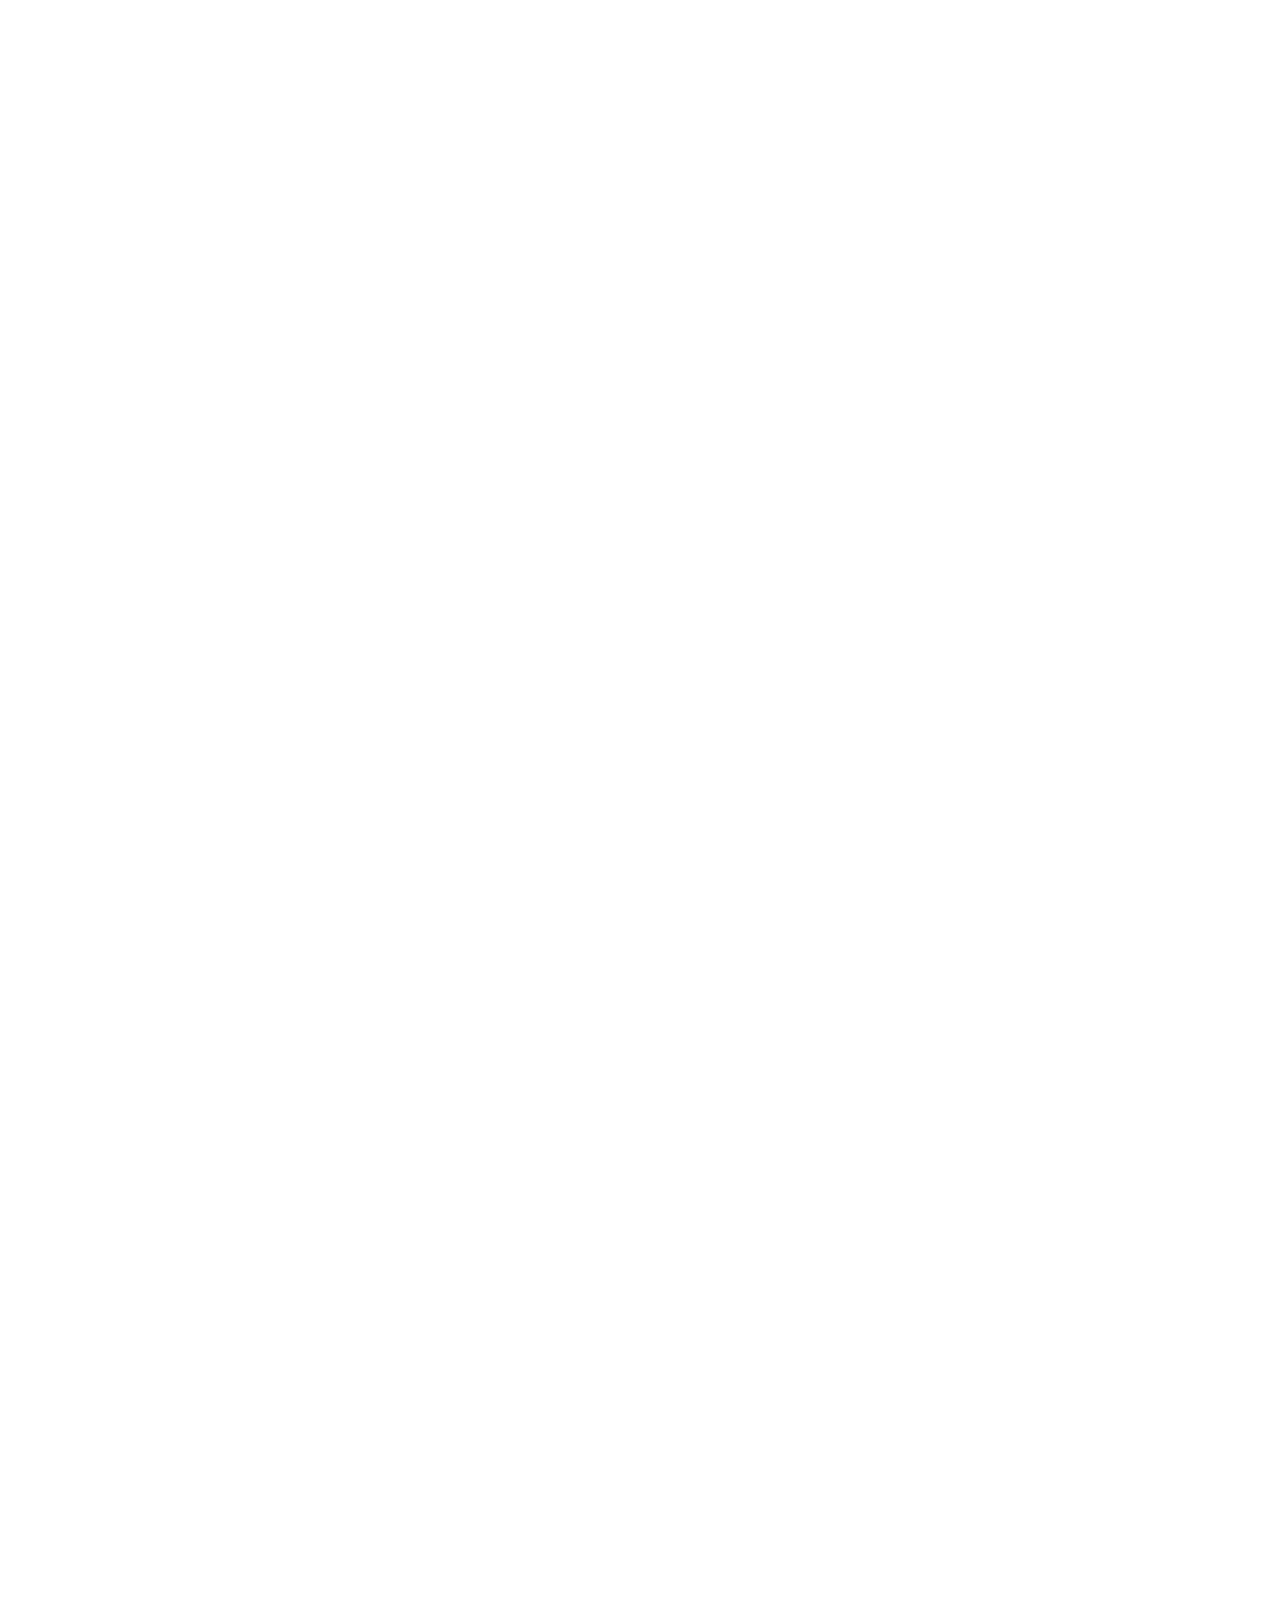
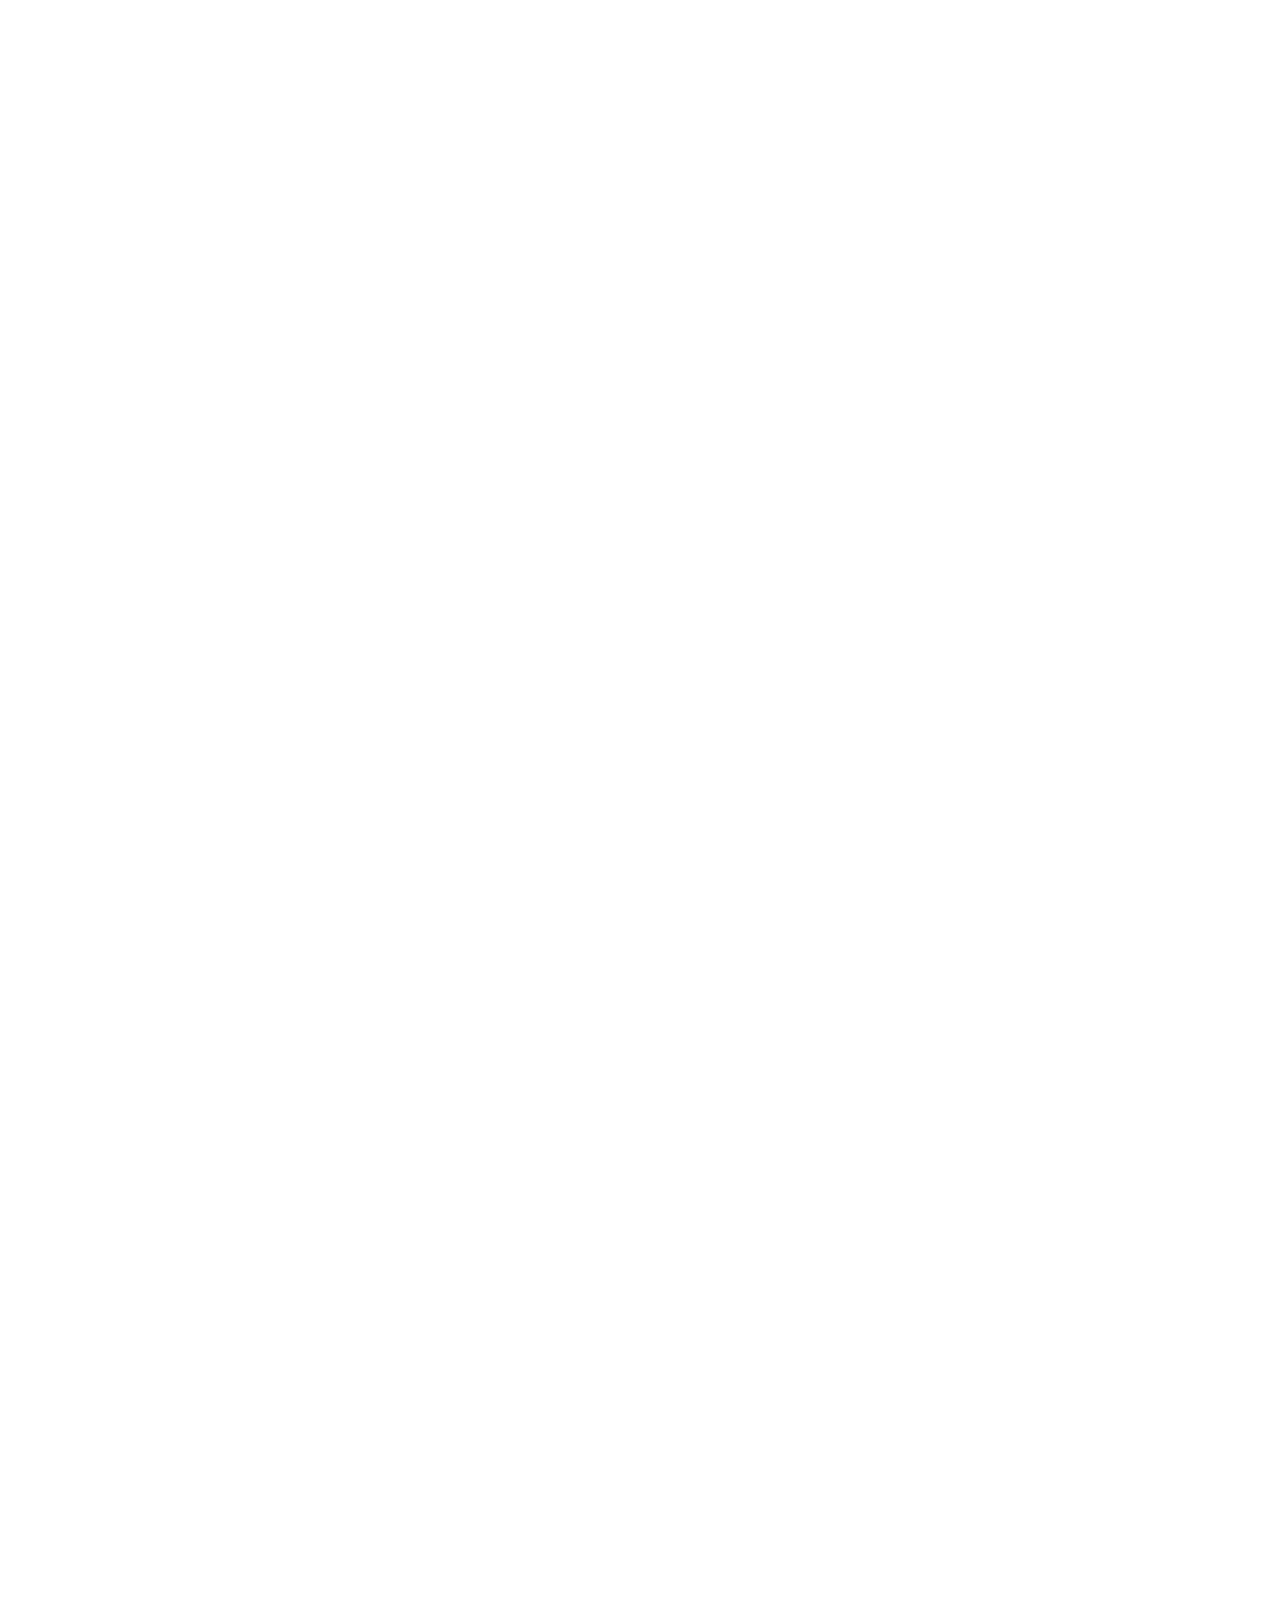
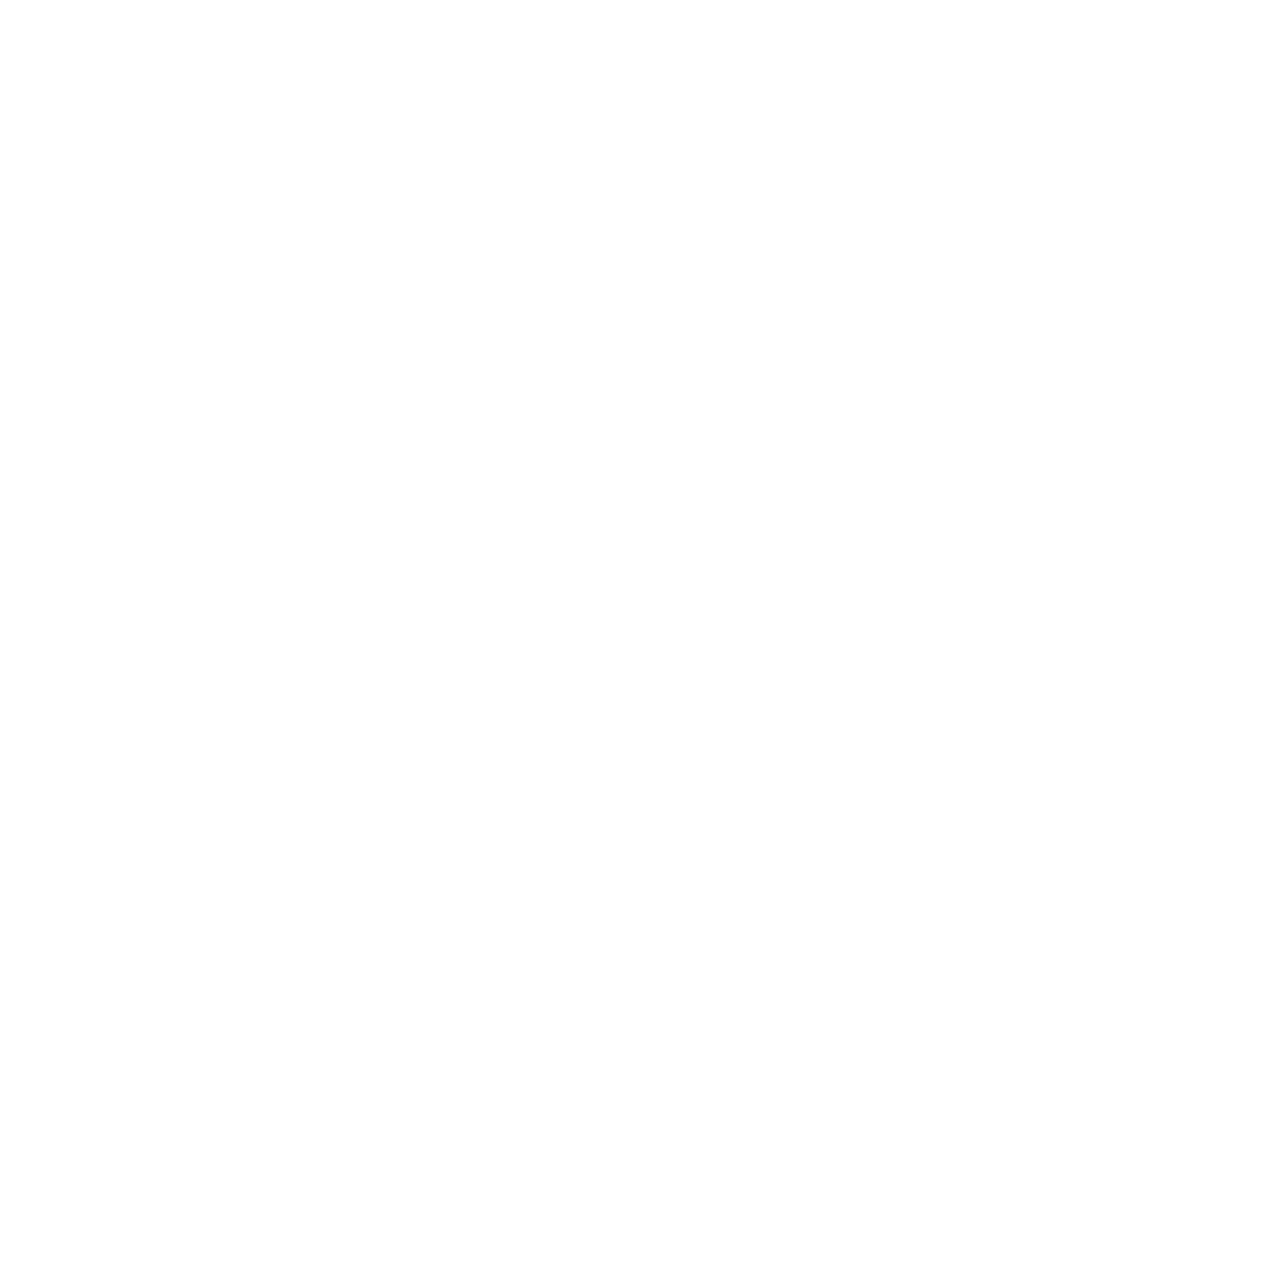
==== fylo.html @ 77c0db0e "Update fylo.html" ====
<!DOCTYPE html>
<html lang="en">
<head>
    <meta charset="UTF-8">
    <meta name="viewport" content="width=device-width, initial-scale=1.0">
    <title>Prathyush_s</title>
    <script src="https://code.jquery.com/jquery-3.5.1.slim.min.js" integrity="sha384-DfXdz2htPH0lsSSs5nCTpuj/zy4C+OGpamoFVy38MVBnE+IbbVYUew+OrCXaRkfj" crossorigin="anonymous"></script>
    <script src="https://cdn.jsdelivr.net/npm/popper.js@1.16.1/dist/umd/popper.min.js" integrity="sha384-9/reFTGAW83EW2RDu2S0VKaIzap3H66lZH81PoYlFhbGU+6BZp6G7niu735Sk7lN" crossorigin="anonymous"></script>
    <script src="https://stackpath.bootstrapcdn.com/bootstrap/4.5.2/js/bootstrap.min.js" integrity="sha384-B4gt1jrGC7Jh4AgTPSdUtOBvfO8shuf57BaghqFfPlYxofvL8/KUEfYiJOMMV+rV" crossorigin="anonymous"></script>
    <link rel="shortcut icon" href="./favicon.ico"/>
    <link href="https://cdnjs.cloudflare.com/ajax/libs/font-awesome/5.13.0/css/all.min.css" rel="stylesheet">
    <link rel="stylesheet" href="style.css" type="text/css">    
    <link rel="stylesheet" href="https://stackpath.bootstrapcdn.com/bootstrap/4.3.1/css/bootstrap.min.css">    
    <link rel="preconnect" href="https://fonts.gstatic.com">
    <link rel="preconnect" href="https://fonts.gstatic.com">
    <link rel="preconnect" href="https://fonts.gstatic.com">
    <link href="https://fonts.googleapis.com/css2?family=DM+Sans&family=Josefin+Sans&family=Maven+Pro&family=Montserrat+Alternates&family=Raleway:wght@500&family=Reggae+One&family=Shadows+Into+Light&display=swap" rel="stylesheet">
</head>
<body>    
        <!--Here's a personal project I took up for myself to play around with HTML5, CSS, Bootstrap4, coupled together to build a Dynamic web page(Compatible to every device - xs, sm, md, lg). All the content in it may not provide you any authentic sense or have anything functioning in the back-end, because it is merely focused towards front-end designing, as intended to be.-->
        <div id="loading" class="loading-container d-flex flex-column justify-content-center text-center">
            <div class="content-container container d-block d-md-none">
                <div class="row">
                    <div class="loading-percentage-container col-12">
                        <p id="loadingPercentage" class="loading-percentage">Test</p>
                    </div>
                    <div class="ps-name-container col-12">
                        <p class="ps-name">
                            <span class="p">P</span><span class="p-rest rest-name">rathyush</span>
                        </p>
                        <p class="ps-name">
                            <span class="s">S</span><span class="s-rest rest-name">unny</span>
                        </p>
                    </div>
                    <hr/>
                    <div class="profession-container col-md-4 col-12">
                        <p class="uiux profession d-inline">UI Designer</p>
                    </div>
                    <div class="profession-container col-md-4 col-12">
                        <p class="front profession d-inline">Frontend Developer</p>
                    </div>
                    <div class="profession-container col-md-4 col-12">
                        <p class="back profession d-inline">Content Creator</p>
                    </div>
                </div>
            </div>
            <div class="content-container container d-none d-md-block">                
                <div class="row">
                    <div class="ps-name-container col-12">
                        <p class="ps-name-md">
                            <span class="p-md">P</span><span class="p-rest rest-name">rathyush</span>
                        </p>
                        <p class="ps-name-md">
                            <span class="s-md">S</span><span class="s-rest rest-name">unny</span>
                        </p> 
                    </div>
                    <br/>
                    <div class="profession-container col-md-4 col-12">
                        <p class="uiux profession d-inline">UI Designer</p>
                    </div>
                    <div class="profession-container col-md-4 col-12">
                        <p class="front profession-md d-inline">Frontend Developer</p>
                    </div>
                    <div class="profession-container col-md-4 col-12">
                        <p class="back profession-md d-inline">Content Creator</p>
                    </div>
                </div>
            </div>
        </div>
        <div class="ajskdnasjd" id="mainContent">           
            <div class="container-fluid navbar-div mb-md-5">
                <div class="navbar-section">                    
                    <nav class="navbar nv navbar-expand-lg navbar-light fixed-top">
                        <div class="nav-logo-container"><a href="#home"><span class="nav-logo">PS</span></a></div>
                        <div class="hamburger d-flex flex-column">
                            <div id="hamburger" class="lines">
                                <div id="hamburgerLine" class="line1"></div>
                                <div id="hamburgerLine" class="line2"></div>
                                <div id="hamburgerLine" class="line3"></div>
                            </div>
                        </div>
                        <div class="nav-links-container" id="navbarNavAltMarkup">
                            <div class="nav-links ml-auto d-flex">
                                <a class="nav-item nv-item nav-link" href="#home">Home<span class="sr-only">(current)</span></a>
                                <a class="nav-item nv-item nav-link" href="#about">About me</a>
                                <a class="nav-item nv-item nav-link" href="#skills">My skills</a>
                                <a class="nav-item nv-item nav-link" href="#projects">Projects</a>
                                <a class="nav-item nv-item nav-link" href="#services">Services</a>
                                <a class="nav-item nv-item nav-link" href="#testimonials">Testimonials</a>
                            </div>
                        </div>
                    </nav>
                </div>
            </div>        
            <nav id="navbar" class="main-content">
                <div id="navGradient" class="nav-gradient d-flex flex-column justify-content-center">
                    <div id="navLinksSmall" class="nav-links-small d-flex flex-column">
                        <a id="navLink" class="nav-item nv-item nav-link-small" href="#home">Home<span class="sr-only">(current)</span></a>
                        <a id="navLink" class="nav-item nv-item nav-link-small" href="#about">About me</a>
                        <a id="navLink" class="nav-item nv-item nav-link-small" href="#skills">My skills</a>
                        <a id="navLink" class="nav-item nv-item nav-link-small" href="#projects">Projects</a>
                        <a id="navLink" class="nav-item nv-item nav-link-small" href="#services">Services</a>
                        <a id="navLink" class="nav-item nv-item nav-link-small" href="#testimonials">Testimonials</a>             
                    </div>
                </div>
            </nav>        
            <div id="sectionSlider" class="section-slider">
                <div id="sectionNames" class="section-names">
                    <div id="option_1" class="webdev-option option-container">
                        <p class="section-name webdev">web-development</p>
                    </div>                    
                    <div id="option_2" class="music-option option-container">
                        <p class="section-name music">Music</p>
                    </div>                    
                </div>
                <i class="fas fa-caret-square-down section-slider-button" id="sectionSliderButton"></i>
            </div>
            <div class="home-page-container d-flex flex-column justify-content-center" id="home">            
                <div class="container-fluid home-page">
                    <div class="row d-flex home-page-row">
                        <div class="col-12 col-md-6 order-md-1 order-lg-1 d-block d-md-none myself-image mt-5 mb-3">
                            <img class="myself-image-png" src="https://cdn.iconscout.com/icon/free/png-256/developer-2309906-1943816.png" />
                        </div>
                        <div class="col-12 col-md-6 order-md-1 order-lg-1 d-none d-md-block mt-5 mb-3">
                            <div class="">
                                <img class="myself-image-png-2" src="https://cdn.iconscout.com/icon/free/png-256/developer-2309906-1943816.png" />
                            </div>
                        </div>
                        <div class="home-intro-div col-12 col-md-6 order-md-0 order-lg-0">
                            <div class="">
                                <h2 class="myself-heading">Hello there! <span class=""><br />I am</span> <br /><span class="prathyush">K S S Prathyush</span>
                            </div>
                            <div class="about mt-3">
                                <p class="about-paragraph">< A Frontend Web-Developer /></p>
                                <ul class="about-paragraph-list">
                                    <li>I develop responsive frontend webpages.</li>
                                    <li>Primarily focussed towards UI development.</li>
                                    <li>Compatible to almost any device.</li>
                                </ul>
                            </div>
                            <div class="contact-me mt-3">
                                <a href="#projects"><button class="contact-me-button mb-4" onclick=>My works</button></a>
                            </div>
                        </div>
                    </div>
                </div>
            </div>  
            <div class="p-3 pt-5 about-me-container" id="about">
                <div class="container-fluid">
                    <div class="row d-flex">
                        <div class="col-md-6 d-none d-md-block order-md-0">
                            <img class="my-picture mt-3" src="https://i.ibb.co/3Nmtjn6/my-picture.jpg" />
                        </div>
                        <div class="brief-intro-div col-xs-12 col-md-6 d-flex flex-column">
                            <h5 class="category-heading">Facts</h5>
                            <h1 class="main-heading">About me</h1>
                            <img class="my-picture shadow-lg d-md-none" src="https://i.ibb.co/3Nmtjn6/my-picture.jpg" />
                            <p class="about-paragraph">
                                &nbsp;&nbsp;&nbsp;&nbsp;&nbsp;My name is <span class="bold color">K S S PRATHYUSH</span> and I'm 23 years old from India. I'm presently working on front-end web-development.
                                The motive is to create some Really beautiful web pages using <span class="bold color">HTML, CSS & JavaScript</span>, being all the skills I gained so far.
                                I'm a fresher till date and actively looking for opportunities to grow professionally.
                            </p>
                            <p class="about-paragraph">
                                &nbsp;&nbsp;&nbsp;&nbsp;&nbsp;I'm a dedicated person in a family of four and life
                                for me has always been about exploring new cum different things & facing new challenges.                       
                            </p>
                            <p class="about-paragraph">
                                &nbsp;&nbsp;&nbsp;&nbsp;&nbsp;Speaking a little about the <span class="bold">Miscellaneous activities</span> I indulge myself in apart from
                                web-development are, I love to <span class="bold color">make friends</span> over the internet
                                & I'm very much <span class="bold color">into music</span>. I listen to & make music in my free time. In fact, I have
                                my own youtube channel if you wish to check that out(<a class="bold color2 yt-link" href="https://www.youtube.com/user/prathyushsunny/" target="_blank">Prathyush_s</a>).
                            </p>
                        </div>
                    </div>
                </div>
            </div>
            <div class="p-2 pt-5 pb-5 my-skills-container" id="skills">
                <div class="container">
                    <div class="row">
                        <div class="category-heading-div col-12 mb-3">
                            <h5 class="category-heading">My skills</h5>
                        </div>
                        <div class="col-12">
                            <h1 class="main-heading mb-3">What I know</h1>
                        </div>
                        <div class="col-6 col-md-3">
                            <div class="skills-card-container shadow text-center mb-3">
                                <img class="skill-image" src="https://d1tgh8fmlzexmh.cloudfront.net/ccbp-responsive-website/portfolio-skills-html-img.png" />
                                <h5 class="skill-name">HTML</h5>
                            </div>
                        </div>
                        <div class="col-6 col-md-3">
                            <div class="skills-card-container shadow-lg text-center">
                                <img class="skill-image" src="https://d1tgh8fmlzexmh.cloudfront.net/ccbp-responsive-website/portfolio-skills-css-img.png" />
                                <h5 class="skill-name">CSS</h5>
                            </div>
                        </div>
                        <div class="col-6 col-md-3">
                            <div class="skills-card-container shadow-lg text-center">
                                <img class="skill-image" src="https://d1tgh8fmlzexmh.cloudfront.net/ccbp-responsive-website/portfolio-skills-bootstrap-img.png" />
                                <h5 class="skill-name">Bootstrap</h5>
                            </div>
                        </div>
                        <div class="col-6 col-md-3">
                            <div class="skills-card-container shadow text-center">
                                <img class="skill-image" src="https://d1tgh8fmlzexmh.cloudfront.net/ccbp-responsive-website/portfolio-skills-js-img.png" />
                                <h5 class="skill-name">JS</h5>
                            </div>
                        </div>
                    </div>
                </div>
            </div>
            <div class="p-4 pt-5 projects-done-container" id="projects">
                <div class="container">
                    <svg class="d-none"></svg>
                    <div class="row">
                        <div class="col-12">
                            <h5 class="category-heading">My projects</h5>
                            <a href="./calc.html" class="test" target="blank">calc_app</a>
                            <a href="./fylo.html" class="test" target="blank">Fylo</a>
                        </div>
                        <div class="col-12">
                            <h1 class="main-heading">Hands-on</h1>
                            <div class="d-flex flex-row justify-content-end mb-3">
                                <p style="font-size: 12px; color: #9aa5b1; text-decoration: italic;">(Nothing to see internally, yet)</p>
                            </div>
                        </div>
                        <div class="col-12 col-md-6">
                            <div class="project-card shadow-lg mb-4">
                                <img class="project-image" src="https://d1tgh8fmlzexmh.cloudfront.net/ccbp-responsive-website/portfolio-project-1-img.png" alt="" />
                                <div class="project-details p-4">
                                    <p class="technology-tag">Web design</p>
                                    <h3 class="project-title">Royal Grand Hotel</h3>
                                    <p class="project-brief-description">
                                        Royal Grand Hotel is a simple Static Website. We can
                                        use this layout for building the other websites..
                                    </p>
                                    <p class="read-more">
                                        Read More <i class="arrow fas fa-arrow-right"></i>
                                    </p>
                                    <a href="#"></a>
                                </div>
                            </div>
                        </div>
                        <div class="col-12 col-md-6">
                            <div class="project-card shadow-lg">
                                <img class="project-image" src="https://d1tgh8fmlzexmh.cloudfront.net/ccbp-responsive-website/portfolio-project-2-img.png" alt="" />
                                <div class="project-details p-4">
                                    <p class="technology-tag">Web design</p>
                                    <h3 class="project-title">Happy Meals</h3>
                                    <p class="project-brief-description">
                                        Happy Meals is the best-in-class food ordering
                                        page today. With interactive UI/UX and simple call to
                                        actions...
                                    </p>
                                    <p class="read-more">
                                        Read More <i class="arrow fas fa-arrow-right"></i>
                                    </p>
                                </div>
                            </div>
                        </div>
                    </div>
                </div>
            </div>
            <div class="services-container p-3 pt-5" id="services">
                <div class="container">
                    <div class="row">
                        <div class="col-12">
                            <h5 class="category-heading">Services</h5>
                        </div>
                        <div class="col-12">
                            <h1 class="main-heading mb-3">What I do...</h1>
                        </div>
                        <div class="col-12 col-md-6">
                            <div class="service-card p-3 shadow mb-4">
                                <img class="service-image mb-2" src="https://d1tgh8fmlzexmh.cloudfront.net/ccbp-responsive-website/portfolio-web-design-img.png" />
                                <p class="service-card-title">Static Websites</p>
                                <p class="service-description">
                                    A Static Website contains web-pages with fixed content.
                                    Each page is developed using HTML and CSS and displays the same
                                    information to every visitor.
                                </p>
                            </div>
                        </div>
                        <div class="col-12 col-md-6">
                            <div class="service-card p-3 shadow mb-4">
                                <img class="service-image mb-2" src="https://d1tgh8fmlzexmh.cloudfront.net/ccbp-responsive-website/portfolio-web-development-img.png" />
                                <p class="service-card-title">Responsive Web design</p>
                                <p class="service-description">
                                    Responsive Web design is the approach that suggests
                                    that design and development should respond to the user's behaviour
                                    and environment based on screen size, platform and orientation.
                                    The name "Responsive" comes due to the behaviour of the web page itself.
                                </p>
                            </div>
                        </div>
                        <div class="col-12 col-md-6">
                            <div class="service-card p-3 shadow mb-4">
                                <img class="service-image mb-2" src="https://d1tgh8fmlzexmh.cloudfront.net/ccbp-responsive-website/portfolio-customize-img.png" />
                                <p class="service-card-title">Customizable Layouts</p>
                                <p class="service-description">
                                    Customizable sites are templates with set layouts. You may be
                                    able to change photos and colors, but your site will look similar tomany other
                                    sites due to the template.
                                </p>
                            </div>
                        </div>
                    </div>
                </div>
            </div>
            <div class="progress-container p-4 pt-5">
                <div class="container">
                    <div class="row">
                        <div class="col-4">
                            <div class="progress-category d-flex flex-column justify-content-center">
                                <svg xmlns="http://www.w3.org/2000/svg" fill="currentColor" class="service-icon bi bi-hand-thumbs-up" viewBox="0 0 16 16">
                                    <path d="M8.864.046C7.908-.193 7.02.53 6.956 1.466c-.072 1.051-.23 2.016-.428 2.59-.125.36-.479 1.013-1.04 1.639-.557.623-1.282 1.178-2.131 1.41C2.685 7.288 2 7.87 2 8.72v4.001c0 .845.682 1.464 1.448 1.545 1.07.114 1.564.415 2.068.723l.048.03c.272.165.578.348.97.484.397.136.861.217 1.466.217h3.5c.937 0 1.599-.477 1.934-1.064a1.86 1.86 0 0 0 .254-.912c0-.152-.023-.312-.077-.464.201-.263.38-.578.488-.901.11-.33.172-.762.004-1.149.069-.13.12-.269.159-.403.077-.27.113-.568.113-.857 0-.288-.036-.585-.113-.856a2.144 2.144 0 0 0-.138-.362 1.9 1.9 0 0 0 .234-1.734c-.206-.592-.682-1.1-1.2-1.272-.847-.282-1.803-.276-2.516-.211a9.84 9.84 0 0 0-.443.05 9.365 9.365 0 0 0-.062-4.509A1.38 1.38 0 0 0 9.125.111L8.864.046zM11.5 14.721H8c-.51 0-.863-.069-1.14-.164-.281-.097-.506-.228-.776-.393l-.04-.024c-.555-.339-1.198-.731-2.49-.868-.333-.036-.554-.29-.554-.55V8.72c0-.254.226-.543.62-.65 1.095-.3 1.977-.996 2.614-1.708.635-.71 1.064-1.475 1.238-1.978.243-.7.407-1.768.482-2.85.025-.362.36-.594.667-.518l.262.066c.16.04.258.143.288.255a8.34 8.34 0 0 1-.145 4.725.5.5 0 0 0 .595.644l.003-.001.014-.003.058-.014a8.908 8.908 0 0 1 1.036-.157c.663-.06 1.457-.054 2.11.164.175.058.45.3.57.65.107.308.087.67-.266 1.022l-.353.353.353.354c.043.043.105.141.154.315.048.167.075.37.075.581 0 .212-.027.414-.075.582-.05.174-.111.272-.154.315l-.353.353.353.354c.047.047.109.177.005.488a2.224 2.224 0 0 1-.505.805l-.353.353.353.354c.006.005.041.05.041.17a.866.866 0 0 1-.121.416c-.165.288-.503.56-1.066.56z" />
                                </svg>
                                <hr />
                                <h3 class="service-label">10</h3>
                                <p class="">Projects Completed</p>
                            </div>
                        </div>
                        <div class="col-4">
                            <div class="progress-category d-flex flex-column justify-content-center">
                                <svg xmlns="http://www.w3.org/2000/svg" fill="currentColor" class="service-icon bi bi-file-earmark-code" viewBox="0 0 16 16">
                                    <path d="M14 4.5V14a2 2 0 0 1-2 2H4a2 2 0 0 1-2-2V2a2 2 0 0 1 2-2h5.5L14 4.5zm-3 0A1.5 1.5 0 0 1 9.5 3V1H4a1 1 0 0 0-1 1v12a1 1 0 0 0 1 1h8a1 1 0 0 0 1-1V4.5h-2z" />
                                    <path d="M8.646 6.646a.5.5 0 0 1 .708 0l2 2a.5.5 0 0 1 0 .708l-2 2a.5.5 0 0 1-.708-.708L10.293 9 8.646 7.354a.5.5 0 0 1 0-.708zm-1.292 0a.5.5 0 0 0-.708 0l-2 2a.5.5 0 0 0 0 .708l2 2a.5.5 0 0 0 .708-.708L5.707 9l1.647-1.646a.5.5 0 0 0 0-.708z" />
                                </svg>
                                <hr />
                                <h3 class="service-label">8,000+</h3>
                                <p class="">Lines of Code</p>
                            </div>
                        </div>
                        <div class="col-4">
                            <div class="progress-category d-flex flex-column justify-content-center">
                                <svg xmlns="http://www.w3.org/2000/svg" fill="currentColor" class="service-icon bi bi-clock-history" viewBox="0 0 16 16">
                                    <path d="M8.515 1.019A7 7 0 0 0 8 1V0a8 8 0 0 1 .589.022l-.074.997zm2.004.45a7.003 7.003 0 0 0-.985-.299l.219-.976c.383.086.76.2 1.126.342l-.36.933zm1.37.71a7.01 7.01 0 0 0-.439-.27l.493-.87a8.025 8.025 0 0 1 .979.654l-.615.789a6.996 6.996 0 0 0-.418-.302zm1.834 1.79a6.99 6.99 0 0 0-.653-.796l.724-.69c.27.285.52.59.747.91l-.818.576zm.744 1.352a7.08 7.08 0 0 0-.214-.468l.893-.45a7.976 7.976 0 0 1 .45 1.088l-.95.313a7.023 7.023 0 0 0-.179-.483zm.53 2.507a6.991 6.991 0 0 0-.1-1.025l.985-.17c.067.386.106.778.116 1.17l-1 .025zm-.131 1.538c.033-.17.06-.339.081-.51l.993.123a7.957 7.957 0 0 1-.23 1.155l-.964-.267c.046-.165.086-.332.12-.501zm-.952 2.379c.184-.29.346-.594.486-.908l.914.405c-.16.36-.345.706-.555 1.038l-.845-.535zm-.964 1.205c.122-.122.239-.248.35-.378l.758.653a8.073 8.073 0 0 1-.401.432l-.707-.707z" />
                                    <path d="M8 1a7 7 0 1 0 4.95 11.95l.707.707A8.001 8.001 0 1 1 8 0v1z" />
                                    <path d="M7.5 3a.5.5 0 0 1 .5.5v5.21l3.248 1.856a.5.5 0 0 1-.496.868l-3.5-2A.5.5 0 0 1 7 9V3.5a.5.5 0 0 1 .5-.5z" />
                                </svg>
                                <hr />
                                <h3 class="service-label">500+</h3>
                                <p class="">Hours of work</p>
                            </div>
                        </div>
                    </div>
                </div>
            </div>
            <div class="testimonials-container pt-5 pb-5 p-2" id="testimonials">
                <div class="container">
                    <div class="row">
                        <div class="category-heading-div col-12 mb-3">
                            <h5 class="category-heading">Testimonials</h5>
                        </div>
                        <div class="col-12">
                            <h1 class="main-heading mb-3">My members say</h1>
                        </div>
                        <div class="col-0 col-md-2">
                        </div>
                        <div class="corousel-container col-12 col-md-8">
                            <div id="carouselExampleControls" class="carousel slide" data-ride="carousel">
                                <div class="carousel-inner">
                                    <div class="carousel-item shadow text-center active pl-5 pr-5 pt-0">
                                        <img class="corousel-image mb-3" src="https://i.ibb.co/C13fq5c/image.png" />
                                        <div class="designation-div">
                                            <h4 class="client-name mb-3">Rohith bdr</h4>
                                        </div>
                                        <i class="d-flex quotes flex-row justify-content-start fas fa-quote-left ml-2"></i>
                                        <p class="corousel-sayings">
                                            Working with Prathyush has always been fun and two way.
                                            The outcome is solely based on the client's requirements and is
                                            executed perfectly, in time. He's the simplest to recommend
                                            over any other developers out there.
                                        </p>
                                        <div class="row stars-container d-flex flex-row justify-content-end">
                                            <i class="fas fa-star"></i> &nbsp;
                                            <i class="fas fa-star"></i> &nbsp;
                                            <i class="fas fa-star"></i> &nbsp;
                                            <i class="fas fa-star"></i> &nbsp;
                                            <i class="fas fa-star-half-alt"></i>
                                        </div>
                                    </div>
                                    <div class="carousel-item shadow text-center pl-5 pr-5 pt-0">
                                        <img class="corousel-image mb-3" src="https://i.ibb.co/c6WPHgd/image.png" />
                                        <div class="designation-div">
                                            <h4 class="client-name mb-3">K V Sai Pranav</h4>
                                        </div>
                                        <i class="d-flex quotes flex-row justify-content-start fas fa-quote-left ml-2"></i>
                                        <p class="corousel-sayings">
                                            I've worked with a lot of people in the past but
                                            always missed one thing, which is good interaction. Without good
                                            interaction there's never a satisfactory outcome. In case of Prathyush,
                                            I have to say that I prefer his work over anybody else till date.
                                        </p>
                                        <div class="row stars-container d-flex flex-row justify-content-end">
                                            <i class="fas fa-star"></i> &nbsp;
                                            <i class="fas fa-star"></i> &nbsp;
                                            <i class="fas fa-star"></i> &nbsp;
                                            <i class="fas fa-star"></i> &nbsp;
                                            <i class="fas fa-star"></i> &nbsp;
                                        </div>
                                    </div>
                                    <div class="carousel-item shadow text-center pl-5 pr-5 pt-0">
                                        <img class="corousel-image mb-3" src="https://i.ibb.co/Y8Sjrjt/image.png" />
                                        <div class="designation-div">
                                            <h4 class="client-name mb-3">K Ananda Rao</h4>
                                        </div>
                                        <i class="d-flex quotes flex-row justify-content-start fas fa-quote-left ml-2"></i>
                                        <p class="corousel-sayings">
                                            The requirements my project had mostly involved
                                            user-friendliness measures, for the ease of understandability to the ones using the end-product.
                                            And I got to say, I did take the right decision regarding whom to choose for this job to be done.
                                        </p>
                                        <div class="row stars-container d-flex flex-row justify-content-end">
                                            <i class="fas fa-star"></i> &nbsp;
                                            <i class="fas fa-star"></i> &nbsp;
                                            <i class="fas fa-star"></i> &nbsp;
                                            <i class="fas fa-star"></i> &nbsp;
                                            <i class="fas fa-star-half-alt"></i>
                                        </div>
                                    </div>
                                    <div class="col-0 col-md-2">
                                    </div>
                                    <a class="carousel-control-prev" href="#carouselExampleControls" role="button" data-slide="prev">
                                        <span class="carousel-control-prev-icon" aria-hidden="true"></span>
                                        <span class="sr-only">Previous</span>
                                    </a>
                                    <a class="carousel-control-next" href="#carouselExampleControls" role="button" data-slide="next">
                                        <span class="carousel-control-next-icon" aria-hidden="true"></span>
                                        <span class="sr-only">Next</span>
                                    </a>
                                </div>
                            </div>
                        </div>
                    </div>
                </div>
            </div>
            <div class="footer-container p-3">
                <div class=container>
                    <div class="row d-flex">
                        <div class="col-12 col-md-4 p-2 internal-container-footer">
                            <div class="logo-container d-flex flex-row justify-content-center">
                                <img class="logo mt-5" src="https://i.ibb.co/3Nmtjn6/my-picture.jpg" />
                            </div>
                            <div class="contacts-container mt-4 d-flex flex-row justify-content-center">
                                <div class="shadow-lg contacts-icon-container">
                                    <i class="fab contacts-icon fa-google"></i>
                                </div>
                                <div class="shadow-lg contacts-icon-container ml-2">
                                    <i class="fab contacts-icon fa-twitter"></i>
                                </div>
                                <div class="shadow-lg contacts-icon-container ml-2">
                                    <i class="fab contacts-icon fa-instagram"></i>
                                </div>
                                <div class="shadow-lg contacts-icon-container ml-2">
                                    <i class="fab contacts-icon fa-linkedin"></i>
                                </div>
                            </div>
                            <div class="address-container text-center mt-3">
                                <p class="paragraph">
                                    37, Ayur Vigyan Nagar, New Delhi, India.
                                </p>
                            </div>
                        </div>
                        <div class="d-none d-md-block col-md-1">
                        </div>
                        <div class="col-6 col-md-3 contact-us-container contacts-help internal-container-footer d-flex flex-column mt-4 p-2">
                            <h1 class="contact-heading">Contact</h1>
                            <p class="paragraph banners mt-2"><i class="fas fa-envelope"></i>&nbsp; prathyushsunny@gmail.com</p>
                            <p class="paragraph banners mt-2"><i class="fas fa-phone-alt"></i>&nbsp; 987654321</p>
                            <p class="paragraph banners mt-2"><i class="fab fa-discord"></i>&nbsp; sun#7840</p>
                        </div>
                        <div class="d-none d-md-block col-md-1">
                        </div>
                        <div class="col-6 col-md-3 let-us-help-you-container contacts-help internal-container-footer d-flex flex-column mt-4 p-2">
                            <h1 class="contact-heading">Let Me Help You</h1>
                            <p class="paragraph mt-2">Project completion</p>
                            <p class="paragraph mt-2">Your Account</p>
                            <p class="paragraph mt-2">Return Center</p>
                            <p class="paragraph mt-2">Help</p>
                        </div>
                    </div>
                </div>
                <hr class="hr mt-4">
                <div class="credits-section text-center">
                    <p class="paragraph"><i class="far contacts-icon fa-registered"></i> 2021 By Prathyush_s &nbsp;&nbsp;&nbsp; Created using Bootstrap</p>
                </div>
            </div>
        </div>     
        <script src="script.js" type="text/javascript"></script>
    </body>
</html>
---- style.css ----
@import url('https://fonts.googleapis.com/css2?family=Bree+Serif&family=Caveat:wght@400;700&family=Lobster&family=Monoton&family=Open+Sans:ital,wght@0,400;0,700;1,400;1,700&family=Playfair+Display+SC:ital,wght@0,400;0,700;1,700&family=Playfair+Display:ital,wght@0,400;0,700;1,700&family=Roboto:ital,wght@0,400;0,700;1,400;1,700&family=Source+Sans+Pro:ital,wght@0,400;0,700;1,700&family=Work+Sans:ital,wght@0,400;0,700;1,700&display=swap');

    html{
        scroll-behavior: smooth;    
    }

    *{
        padding: 0px;
        margin: 0px;
        box-sizing: border-box;
    }

    ::-webkit-scrollbar{
        width: 13px;
        background: pre;
    }

    ::-webkit-scrollbar-thumb{    
        background-color: #919191;
        border-radius: 10px;
        transition: background-color 0.5s ease-in-out;
    }

    ::-webkit-scrollbar-thumb:hover{
        background-color: #98df87;
    }

    ::-webkit-scrollbar-track{  
        box-shadow: inset #2b2b2b 1px 2px 3px;  
        background-color: #2b3240;
        border-style: solid;
        border-width: 3px;
        border-color: #181c24;
    }

    a{
        text-decoration: none !important;
        color: currentColor !important;    
    }

    .bold{
        font-weight: bold !important;
    }

    .color{
        color: #cddbe9 !important;
    }

    .color2{
        color: #dab2b2 !important;
    }

    #mainContent {    
        position: absolute;
        opacity: 0;
        animation-name: loadMainContent;
        animation-duration: 1s;
        animation-timing-function: ease-in-out;
        animation-fill-mode: forwards;
    }

    @keyframes loadMainContent {
        0% {
            opacity: 0;
        }

        100% {
            opacity: 1;
        }
    }

    .loading-container {
        overflow-y: hidden;    
        overflow-x: hidden;
        position: absolute;
        height: 100%;
        width: 100%;
        background-color: rgb(224, 224, 224);    
        animation-name: loadingContainer;
        animation-duration: 6s;
        animation-timing-function: ease-in-out;
        animation-fill-mode: forwards;
    }

    @keyframes loadingContainer {
        0% {
            background-color: rgb(224, 224, 224);
            height: 0%;
        }
        10%{
            transform: translateY(0px);
            height: 100%;
        }
        90%{        
            opacity: 1
        }
        95% {
            background-color: rgb(36, 36, 36);
            height: 100%;
        }

        100% {
            background-color: rgb(36, 36, 36);
            height: 0%;
        }
    }

    .loading-percentage-container {
        position: absolute;
        font-size: 12px;
        top: 49%;
        left: 25%;
    }

    .loading-percentage {
        font-family: 'Maven Pro', sans-serif;
        animation-name: loadingPercentage;
        animation-duration: 6s;
        animation-timing-function: ease-in-out;
        animation-fill-mode: forwards;
    }

    @keyframes loadingPercentage {
        0% {
            transform: none;
            color: rgb(134, 134, 134);
        }

        50% {
            color: rgb(77, 77, 77);
        }

        95% {
            color: rgb(126, 126, 126);
            opacity: 1;
            transform: none;
            letter-spacing: 0px;
        }

        100% {
            letter-spacing: 5px;
            opacity: 0;
            transform: scale(1.5, 1.5);
        }
    }
    }

    .content-container {
        align-items: center;
        font-family: roboto;
    }

    .ps-name-container {
        animation-duration: 6s;
        animation-timing-function: ease-in-out;
        animation-fill-mode: forwards;
        font-family: 'Reggae One', cursive;
    }

    .ps-name {
        color: rgb(36, 36, 36);
        font-size: 45px;
        animation-name: ps;
        animation-duration: 6s;
        animation-timing-function: ease-in-out;
        animation-fill-mode: forwards;
    }

    .ps-name-md {
        color: rgb(36, 36, 36);
        font-size: 60px;
        animation-name: ps;
        animation-duration: 6s;
        animation-timing-function: ease-in-out;
        animation-fill-mode: forwards;
    }

    @keyframes ps {
        0% {
            transform: none;
        }

        50% {
            color: rgb(224, 224, 224);
            transform: none;
        }

        95% {
            opacity: 1;
            color: rgb(224, 224, 224);
            transform: none;
            letter-spacing: 0px;
        }

        100% {
            letter-spacing: 5px;
            opacity: 0;
            transform: scale(1.5, 1.5);
        }
    }

    .p {
        font-weight: bold;
        font-size: 60px;
    }

    .p-md {
        font-weight: bold;
        font-size: 90px;
    }

    .s-md {
        font-weight: bold;
        font-size: 90px;    
    }


    .profession-container {
        margin-top: 50px;
    }

    .profession {
        position: relative;
        opacity: 0;
        animation-name: profession;
        animation-duration: 4s;
        animation-timing-function: ease-in-out;
        animation-fill-mode:forwards;
        font-weight: bold;
        font-size: 20px;
        font-family: 'Josefin Sans', sans-serif;
    }

    .profession-md {
        position: relative;
        opacity: 0;
        animation-name: profession;
        animation-duration: 4s;
        animation-timing-function: ease-in-out;
        animation-fill-mode: forwards;
        font-weight: bold;
        font-size: 25px;
        font-family: 'Josefin Sans', sans-serif;
    }

    .uiux {
        animation-delay: 1s;
    }

    .front {
        animation-delay: 1.3s;
    }

    .back {
        animation-delay: 1.5s;
    }

    @keyframes profession {

        0% {}

        40% {
            opacity: 0;
            color: rgb(36, 36, 36);
            bottom: 25px;
        }

        50%,
        95% {
            bottom: 0px;
            opacity: 1;
            color: rgb(224, 224, 224);
            transform: none;
            letter-spacing: 0px;
        }

        100% {
            opacity: 0;
        }
    }

    .navbar-div{
        position: absolute;        
    }

    .navbar {
        position: absolute;
        height: 15vh;
        background-image: linear-gradient(black, transparent);       
        font-family: 'DM Sans', sans-serif;
        justify-content: space-between;
    }

    .nv {
        
    }

    .navbar-toggler {        
        border-width: 3px;
        border-color: #9c1414;
        border-style: solid;
    }

    .navbar-toggler-icon{
        color: #a7a7a7 !important;

    }

    .hamburger{
        position: absolute;
        right: 5%;
        top: 35%;    
        height: 100%;
        width: 100%;
    }

    .lines{
        display: none;
        margin-left: auto;
        cursor: pointer;

    }

    .line1, .line2, .line3{
        width: 25px;
        height: 2px;
        margin: 7px;
        background-color: white;
        opacity: 1;
        transform: none;
        transition: all 0.4s ease;
    }



    .cross .line1{
        transform: rotate(45deg) translateY(12.4px);
    }

    .cross .line2{
        opacity: 0;
    }

    .cross .line3{
        transform: rotate(-45deg) translateY(-12.4px);
    }


    .nav-links-container{
        margin-left: auto;
        z-index: 3;
    }

    .navbar-brand{
        background-color: white;
    }

    .nav-logo-container{
        z-index: 100 !important;
        cursor: pointer;    
        align-items: center;
    }

    .nav-logo{ 
        cursor: pointer;            
        font-weight: bold;       
        font-size: 25px;
        color: #e4e4e4;
        font-family: 'Shadows Into Light', cursive;
    }

    .nv-item {
        letter-spacing: 3px;    
        font-size: 15px;    
        color: white !important;
        transition: color 0.3s;
    }

    .nav-gradient{    
        display: none;
        position: fixed;
        height: 100vh;
        width: 50vw;
        right: 0%;
        transform: translateX(100%);
        background-image: linear-gradient(to left, black, transparent);       
        z-index: 4;    
        backdrop-filter: blur(4px);
    }

    .nav-links-small{
        top: 40%;
        text-transform: uppercase;
        letter-spacing: 4px;
        position: absolute;
        align-items: center;
        right: 10px;
    }

    .nav-link-small{
        margin-bottom: 30px;
        text-shadow: 5px 2px 7px black;
        font-family: 'Josefin Sans', sans-serif;
        font-size: 20px;
        font-weight: bold;
        transform: translatex(5px);
        opacity: 0;
        transition: all 0.3s 0.35s ease-out;
    }

    .nav-links-animation{
        opacity: 1;
        transform: translateX(-25px);
    }

    .nav-link-small:hover{
        text-decoration: none;    
    }


    .nav-gradient .nav-links{
        right: 0px;
    }

    .nv-item:hover {
        color: white !important;    
    }

    @media (min-width: 990px){
        .lines{
            display: none;
        }
        .nav-links-container{
            display: block; 
        }
    }

    @media (max-width: 990px){    
        .lines{    
            display: block;    
        }
        .nav-links-container{
            display: none;
        }
        .nav-gradient{ 
            width: 100vw;
            height: 100vh;
            transition: all 0.3s ease-out;
        }
        .nav-gradient-show{
            transform: translateX(0%);        
        }
        /* NAV GRADIENT BLUR ANIMATION - DOESNT WORK :(
        @keyframes navGradientBlur{
            from{
                backdrop-filter: blur(0px);
            }
            to{
                backdrop-filter: blur(5px);
            }
        }*/
    }


    .section-slider{
        position: fixed;
        height: 100vh;
        display: flex;
        justify-content: center;
        align-items: center;
        width: 50px;
        z-index: 3;
        background-image: linear-gradient(to right, black, transparent);    
        animation: sectionSliderClose 0.5s 0.3s ease-out forwards;  
    }

    @keyframes sectionSliderClose{
        0%{

        }
        100%{
            width: 0px;
        }
    }

    .slider-open-animation{
        animation: sectionSliderOpen 0.5s ease-out;
        animation-fill-mode: forwards;
        width: 0px;
    }

    @keyframes sectionSliderOpen{
        0%{       
            
        }
        100%{
            width: 50px;
        }
    }

    .section-slider-button{
        position: absolute;
        top: 80%;
        right: -36px;
        font-size: 40px;    
        cursor: pointer;    
        z-index: 3;
        border-radius: 50%;
        color: white;
        animation: sliderRotateClosed 0.3s ease-out;
        animation-fill-mode: forwards;
        opacity: 0.4;
        transition: opacity 0.3s ease-out;
    }

    .section-slider-button:hover{
        opacity: 1;
    }

    @keyframes sliderRotateClosed{
        0%{

        }
        100%{
            transform: rotate(-90deg);
        }
    }

    .slider-button-animation{
        animation: sliderRotateOpened 0.3s ease-out;
        animation-fill-mode: forwards; 
    }

    @keyframes sliderRotateOpened{
        0%{

        }
        100%{
            transform: rotate(90deg);
        }
    }


    .section-names{       
        display: flex;
        justify-content: center;
        color: black;
        width: 100vh;    
        position: absolute;                
        transform: rotate(-90deg);        
    }

    .section-name{
        margin-top: 15px;
        text-transform: uppercase;   
        letter-spacing: 4px;
        font-weight: bold;
        font-family: 'Raleway', sans-serif;
    }

    .option-container{
        background-color: #e0e0e0;
        cursor: pointer;
        transform: translatey(0px);
        animation: optionsHidden 0.3s ease-out forwards;
        transition: background-color 0.2s ease-out;
    }

    .option-container:hover{
        background-color: #cacaca;
    }

    @keyframes optionsHidden{
        0%{
            opacity: 1;
        }
        100%{           
            opacity: 0;
            transform: translateY(-30px);             
        }
    }

    .options-container-show{
        animation: optionsShow 0.2s 0.3s ease-out forwards;
        opacity: 0;
    }

    @keyframes optionsShow{
        0%{        

        }
        100%{
            opacity: 1;
            transform: translateY(0px);
        }
    }

    .webdev-option{
        height: 100%;
        margin-right: 30px;
        border-style:solid;
        border-width: 0px;
        border-bottom-width: 3px;    
        border-color: transparent;
        transition: border-color 0.1s ease-out;
    }

    .webdev-option:hover{
        border-color: black;
    }

    .music-option{
        height: 100%;
        margin-left: 30px;
        border-style:solid;
        border-width: 0px;
        border-bottom-width: 3px;    
        border-color: transparent;
        transition: border-color 0.1s ease-out;
    }

    .music-option:hover{
        border-color: black;
    }

    .webdev{    
        margin-left: 10px;
        margin-right: 10px;
    }

    .music{
        margin-left: 10px;
        margin-right: 10px;
    }



    .home-page-container{           
        position: relative;
        background-color: #1f2933;
        height: 650px;    
    }

    .home-page{
        position: absolute; 
    }


    .home-page-row {
        letter-spacing: 2px;;
        top: 25px;    
        font-family: 'Josefin Sans', sans-serif;
        text-align: center;
    }

    .myself-heading {
        color: #e8e8e8;
        font-family: 'Josefin Sans', sans-serif;
    }

    .myself-image-png {
        height: 170px;
        align-items: center;
    }

    .myself-image-png-2 {
        position: relative;    
        height: 300px;
    }

    .prathyush {
        font-family: 'Reggae One', cursive;
        color: #b1f59a;
        font-weight: bold;
    }

    .prathyush::after{
        content: '';
        background-color: #b1f59a;
        height: 35px;
        width: 1.5px;
        position: absolute;
        margin-left: 4px;
        margin-top: 3px;
        opacity: 0;
        animation: toggle 0.8s ease infinite;
    }

    @keyframes toggle {    
        0%{
            opacity: 1;
        }
        60%, 80%{
            opacity: 0;
        }
        100%{
            opacity: 1;
        }
    }

    .contact-me-button {
        background-color: transparent;
        margin-top: 15px;
        border-width: 2px;
        border-radius: 10px;
        border-style: solid;
        border-color: rgb(212, 212, 212);
        height: 45px;
        width: 120px;
        color: #cecece;
        font-family: 'Josefin Sans', sans-serif;
        font-size: 15px;
        transition: background-color 0.4s, border-width 0.3s, border-color 0.3s, color 0.3s;
    }

    .contact-me-button:hover {
        background-color: rgb(226, 226, 226);    
        color: black;
    }

    .about-paragraph {
        color: #dedede;
        font-size: 20px;
    }

    .about-paragraph-list {
        color: #a8a8a8;
        list-style: none;
    }

    @media (max-width: 450px){
        .home-page-container{       
            position: relative;
            background-color: #1f2933;
            height: 750px;    
        }
    }

    @media (min-width: 950px){
        .home-page-container{
            height: 100vh;
        }
        .home-page-row{
            position: relative;
        }
        .home-intro-div{
            position: absolute;       
            left: 50px;        
        }
        .myself-image-png-2{
            position: absolute;
            height: 350px;
            right: 150px;
            bottom: 8%;
        }
        .contact-me-button {
            background-color: transparent;
            outline: none !important;
            box-shadow: none;
            margin-top: 20px;
            border-width: 2px;
            border-radius: 10px;
            border-style: solid;
            border-color: rgb(212, 212, 212);
            height: 55px;
            width: 160px;
            color: #cecece;
            font-family: 'Josefin Sans', sans-serif;
            font-size: 20px;
            transition: background-color 0.4s, border-width 0.3s, border-color 0.3s, color 0.3s, box-shadow 0.5s;
        }
        .contact-me-button:hover {
            box-shadow: 0px 0px 30px #bde4b9;
            background-color: rgb(226, 226, 226);          
            color: black;
        }
    }

    @media (min-width: 1130px){   
        .home-intro-div{
            position: absolute;       
            left: 75px;        
        }
        .myself-image-png-2{
            position: absolute;
            height: 400px;
            right: 150px;        
            bottom: 8%;
        }
        .myself-heading {
            color: #e8e8e8;
            font-family: 'Josefin Sans', sans-serif;
            font-size: 50px;
        }
        .about-paragraph {
            color: #dedede;
            font-size: 30px;
        }
        .prathyush { 
            font-family: 'Reggae One', cursive;
            color: #b1f59a;
            font-weight: bold;
            font-size: 50px;
        }
        .prathyush::after{
            content: '';
            background-color: #b1f59a;
            height: 55px;
            width: 2px;
            position: absolute;
            margin-left: 7px;
            margin-top: 3px;
        }
    }

    .about-me-container {
        background-color: #222d38;
        background-size: cover;
        font-family: 'Josefin Sans', sans-serif;
        position: relative;
        height: 750px;
    }

    .category-heading {
        color: #cced00;
        letter-spacing: 3px;
        font-family: 'Josefin Sans', sans-serif;
        font-weight: bold;
    }

    .main-heading {
        letter-spacing: 4px;
        color: white;
        text-decoration: bold;
        font-family: 'Josefin Sans', sans-serif;
    }

    .my-picture {
        position: absolute;
        border-radius: 50%;
        display: flex;
        left: 15%;
        top:15%;
        justify-content: center;    
        width: 60%;
        border-style: solid;
        border-width: 0;
        border-bottom-width: 5px;
        border-color: ;
    }

    .brief-intro-div{
        display: flex;
        justify-content: center;
        position: absolute;    
        justify-content: center;
        align-items: center;
    }

    .about-paragraph {    
        font-size: 18px;
        color: #9aa5b1;
    }

    @media (max-width: 767px){
        .my-picture{
            position: static;
            margin-bottom: 20px;
        }
        .about-me-container{    
            height: 1000px;
        }    
    }

    @media (min-width: 767px){
        .my-picture{
            width: 70%;        
        }
        .brief-intro-div{
            margin-top: 75px;
        }
        .about-me-container {
            background-color: #222d38;
            background-size: cover;
            font-family: 'Josefin Sans', sans-serif;
            position: relative;
            
        }
        .about-paragraph {    
            margin-top: 7px;
            letter-spacing: 1px;
            font-size: 16px;        
            color: #9aa5b1;
        }
        .main-heading {
            letter-spacing: 5px;
            color: white;
            text-decoration: bold;
            font-size: 55px;
            font-family: 'Josefin Sans', sans-serif;
        }
    }

    @media (min-width: 1000px){
        .about-me-container {
            background-color: #222d38;
            background-size: cover;
            font-family: 'Josefin Sans', sans-serif;
            position: relative;
            height: 800px;        
        }
        .about-paragraph {    
            margin-top: 7px;
            letter-spacing: 1px;
            font-size: 18px;        
            color: #9aa5b1;
        }
    }


    .my-skills-container {
        font-family: Sans-Serif;
        background-color: #1f2933;
    }

    .skills-card-container {
        background-color: #323f4b;
        padding: 15px;
        border-radius: 40px;
        border-width: 0px;
        border-style: solid;
        border-top-width: 4px;
        border-color: #cced00;
        border-top-left-radius: 4px;
        border-top-right-radius: 4px;
        border-bottom-left-radius: 2px;
        transform: scale(1);
        transition: transform 0.25s ease-in-out;
        cursor: pointer;
    }

    .skills-card-container:hover{
        transform: scale(1.05);
    }

    .skill-image {
        width: 70px;
    }

    .skill-name {
        color: white;
        margin-top: 5px;
        font-weight: bold;
        margin-top: 10px;
        font-family: 'Josefin Sans', sans-serif;    
    }



    .projects-done-container {
        background-color: #222d38;
    }

    .project-card {
        background-color: #3e4c59;
        border-radius: 15px;
        border-top-left-radius: none;
        border-top-right-radius: none;
        transform: scale(1) rotate(0deg) skew(0deg);
        transition: transform 0.15s ease-in-out, background-color 0.15s ease-in-out;
        
    }

    .project-card:hover{
        transform: scale(1.05) rotate(0deg) skew(0deg);
        background-color: #44505c;
        cursor: pointer;
    }

    .project-image {
        width: 100%;
    }

    .technology-tag {
        color: #9aa5b1;
        font-size: 14px;
        font-family: 'Josefin Sans', sans-serif;
    }

    .project-title {
        color: white;
        font-family: 'Josefin Sans', sans-serif;
    }

    .project-brief-description {
        font-size: 15px;
        color: #9aa5b1;
        font-family: 'Josefin Sans', sans-serif;
    }

    .read-more {
        color: #cced00;
        font-weight: bold;
        font-family: 'Josefin Sans', sans-serif;
    }

    .read-more:hover {
        cursor: pointer;
    }

    .arrow {
        height: 6px;
        width: 6px;
    }

    .services-container {
        background-color: #1f2933;
    }

    .service-card {
        background-color: #323f4b;
        border-radius: 10px;
        border-top-left-radius: -20px;
        border-bottom-left-radius: 4px;
        border-style: solid;
        border-color: #cced00;
        border-width: 0px;
        border-top-right-radius: 4px;
        border-bottom-right-radius: 55px;
        border-left-width: 4px;
    }

    .service-image {
        width: 30px;
    }

    .service-card-title{
        font-size: 20px;
        letter-spacing: 4px;
        color: white;
        text-decoration: bold;
        font-family: 'Josefin Sans', sans-serif;
    }

    .service-description {
        color: #9aa5b1;
        font-family: 'Josefin Sans', sans-serif;
    }

    @media (min-width: 767px){
        .service-card-title{
            letter-spacing: 4px;
            color: white;
            text-decoration: bold;
            font-size: 30px;
            font-family: 'Josefin Sans', sans-serif;
        } 
    }

    .progress-container {
        background-color: #222d38;
        font-family: 'Josefin Sans', sans-serif;
    }

    .progress-category {
        padding: 15px;
        color: white;
        text-align: center;
        font-size: 20px;
    }

    .service-icon {
        color: white;
        height: 75px;
    }

    svg {
        padding: 0px;
        height: 50%;
        border-bottom-width: 1px;
        border-right: none;
        border-left: none;
        border-top: none;
    }

    .service-label {
        color: white;    
    }

    .testimonials-container {
        background-color: #1f2933;
    }

    .carousel-item {
        margin-top: 10px;
        background-color: #283542;
        padding: 30px;
        color: #9aa5b1;
        border-radius: 40px;
        border-top-left-radius: 5px;
        border-top-right-radius: 5px;
        border-style: solid;
        border-width: 0px;
        border-top-width: 3px;
        border-color: #cced00;
    }

    .corousel-image {
        width: 140px;
        border-radius: 100px;
        border-top-left-radius: 5px;
        border-top-right-radius: 5px;
    }

    .corousel-sayings {
        font-family: 'Josefin Sans', sans-serif;
        font-size: 20px;
        padding: 15px;
    }

    .client-name {
        font-family: 'Josefin Sans', sans-serif;
        color: white;
    }

    .quotes {
        font-size: 30px;
    }


    .footer-container {
        background-color: #13191f;
    }

    .logo {
        height: 65px;
        width: 65px;
        border-radius: 100px;
    }

    .contacts-icon-container {
        color: #959ead;
        height: 40px;
        background-color: #171e26;
        padding-top: 15px;
        padding-bottom: 35px;
        padding-left: 20px;
        padding-right: 20px;
        border-radius: 60px;
        transition: background-color 0.3s, color 0.3s;
    }

    .contacts-icon-container:hover {
        cursor: pointer;
        background-color: #959ead;
        color: #242e3b;
    }

    .contacts-icon {
        font-size: 17px;
    }

    .paragraph {
        color: #9aa5b1;
    }

    .contact-heading {
        font-family: 'Josefin Sans', sans-serif;
        color: #b4c1cf;
        font-size: 20px;
        font-weight: bold;
    }

    .contacts-help {
        font-family: 'Montserrat Alternates', sans-serif;
        background-color: #13191f;
    }

    .hr {
        background-color: rgb(53, 52, 52);
    }

    .credits-section{
        font-family: 'Josefin Sans', sans-serif;
    }
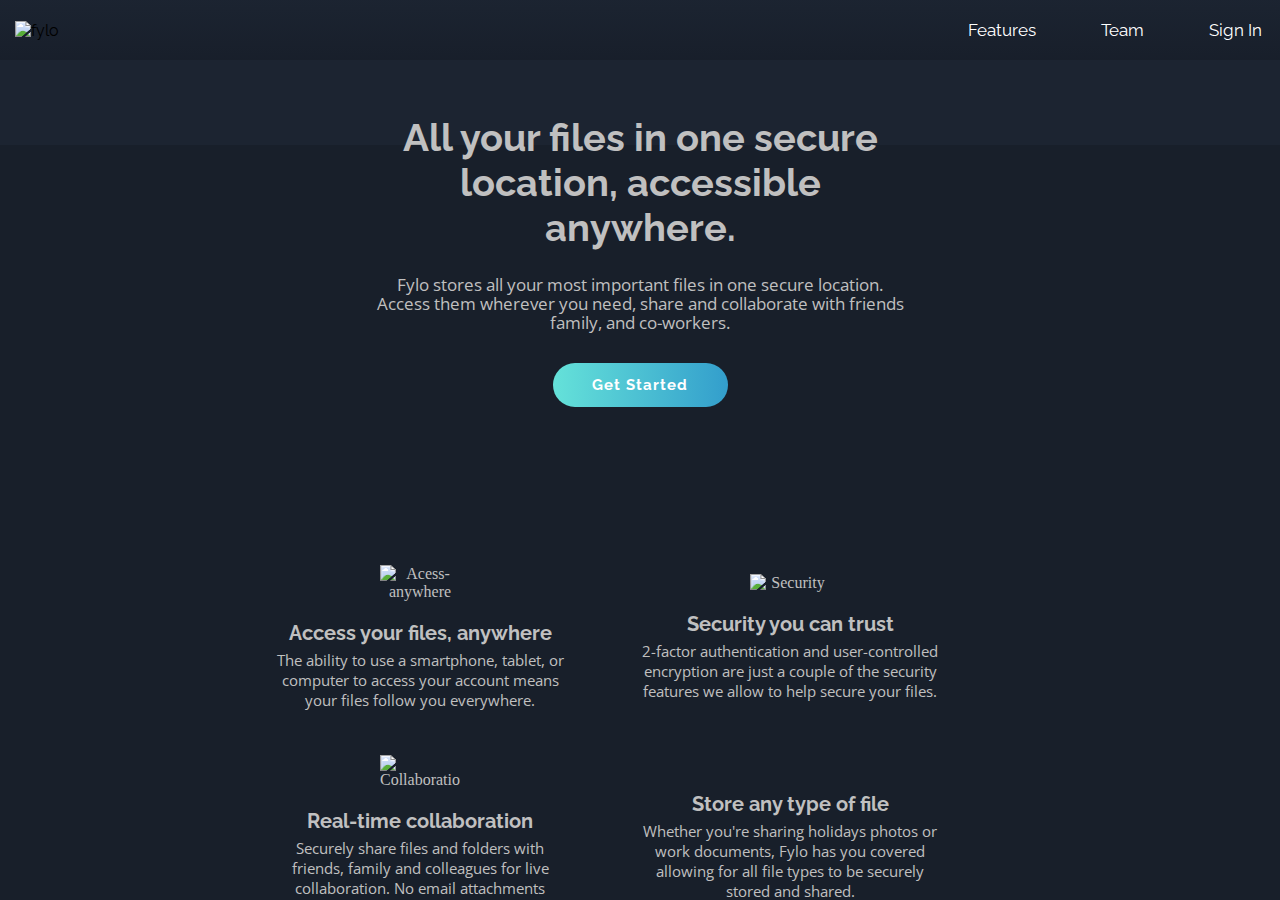
==== commit 9ef875a1: "Update fylo.html" ====
--- a/fylo.html
+++ b/fylo.html
@@ -2,492 +2,181 @@
 <html lang="en">
 <head>
     <meta charset="UTF-8">
+    <meta http-equiv="X-UA-Compatible" content="IE=edge">
     <meta name="viewport" content="width=device-width, initial-scale=1.0">
-    <title>Prathyush_s</title>
-    <script src="https://code.jquery.com/jquery-3.5.1.slim.min.js" integrity="sha384-DfXdz2htPH0lsSSs5nCTpuj/zy4C+OGpamoFVy38MVBnE+IbbVYUew+OrCXaRkfj" crossorigin="anonymous"></script>
-    <script src="https://cdn.jsdelivr.net/npm/popper.js@1.16.1/dist/umd/popper.min.js" integrity="sha384-9/reFTGAW83EW2RDu2S0VKaIzap3H66lZH81PoYlFhbGU+6BZp6G7niu735Sk7lN" crossorigin="anonymous"></script>
-    <script src="https://stackpath.bootstrapcdn.com/bootstrap/4.5.2/js/bootstrap.min.js" integrity="sha384-B4gt1jrGC7Jh4AgTPSdUtOBvfO8shuf57BaghqFfPlYxofvL8/KUEfYiJOMMV+rV" crossorigin="anonymous"></script>
-    <link rel="shortcut icon" href="./favicon.ico"/>
-    <link href="https://cdnjs.cloudflare.com/ajax/libs/font-awesome/5.13.0/css/all.min.css" rel="stylesheet">
-    <link rel="stylesheet" href="style.css" type="text/css">    
-    <link rel="stylesheet" href="https://stackpath.bootstrapcdn.com/bootstrap/4.3.1/css/bootstrap.min.css">    
-    <link rel="preconnect" href="https://fonts.gstatic.com">
-    <link rel="preconnect" href="https://fonts.gstatic.com">
-    <link rel="preconnect" href="https://fonts.gstatic.com">
-    <link href="https://fonts.googleapis.com/css2?family=DM+Sans&family=Josefin+Sans&family=Maven+Pro&family=Montserrat+Alternates&family=Raleway:wght@500&family=Reggae+One&family=Shadows+Into+Light&display=swap" rel="stylesheet">
+    <title>Fylo - pS</title>
+    <link rel="stylesheet" href="fylo.css">
+    <link rel="preconnect" href="https://fonts.googleapis.com">
+    <link rel="preconnect" href="https://fonts.gstatic.com" crossorigin>
+    <link href="https://fonts.googleapis.com/css2?family=Open+Sans&family=Raleway&display=swap" rel="stylesheet">
+    <link rel="stylesheet" href="path/to/font-awesome/css/font-awesome.min.css">
 </head>
-<body>    
-        <!--Here's a personal project I took up for myself to play around with HTML5, CSS, Bootstrap4, coupled together to build a Dynamic web page(Compatible to every device - xs, sm, md, lg). All the content in it may not provide you any authentic sense or have anything functioning in the back-end, because it is merely focused towards front-end designing, as intended to be.-->
-        <div id="loading" class="loading-container d-flex flex-column justify-content-center text-center">
-            <div class="content-container container d-block d-md-none">
-                <div class="row">
-                    <div class="loading-percentage-container col-12">
-                        <p id="loadingPercentage" class="loading-percentage">Test</p>
+<body>
+    <div class="fylo-container">
+        <div class="nav-container">
+        <nav class="navbar">
+            <div class="nav-logo">
+                <img class="fylo-logo" src="./images/logo.svg" alt="fylo">
+            </div>
+            <ul class="nav-list">
+                <li class="nav-item">Features</li>
+                <li class="nav-item">Team</li>
+                <li class="nav-item">Sign In</li>
+            </ul>
+        </nav>
+        </div>       
+        <div class="home-image-container">
+            <img class='home-image' src="./images/illustration-intro.png" alt=""/>            
+        </div>
+            <div class="page-container">
+                <img class="intro-curvy" src="./images/bg-curvy-desktop.svg" alt="">
+                <div class='intro-content'>                    
+                    <h1 class='intro-title'>
+                        All your files in one secure location, accessible anywhere.
+                    </h1>
+                    <p class="intro-para">
+                        Fylo stores all your most important files in one secure location. Access them wherever you need, share and collaborate with friends family, and co-workers.
+                    </p>
+                    <button class="intro-btn">
+                        Get Started 
+                    </button>
+                </div>
+                <div class="features-container">
+                    <div class="feature-container">
+                        <img class='feature-icon' src="./images/icon-access-anywhere.svg" alt="Acess-anywhere"/>
+                        <p class="feature-title">Access your files, anywhere</p>
+                        <p class="feature-para">The ability to use a smartphone, tablet, or computer to access your account means your files follow you everywhere.</p>
                     </div>
-                    <div class="ps-name-container col-12">
-                        <p class="ps-name">
-                            <span class="p">P</span><span class="p-rest rest-name">rathyush</span>
-                        </p>
-                        <p class="ps-name">
-                            <span class="s">S</span><span class="s-rest rest-name">unny</span>
-                        </p>
+                    <div class="feature-container">
+                        <img class='feature-icon' src="./images/icon-security.svg" alt="Security"/>
+                        <p class="feature-title">Security you can trust</p>
+                        <p class="feature-para">2-factor authentication and user-controlled encryption are just a couple of the security features we allow to help secure your files.</p>
                     </div>
-                    <hr/>
-                    <div class="profession-container col-md-4 col-12">
-                        <p class="uiux profession d-inline">UI Designer</p>
+                    <div class="feature-container">
+                        <img class='feature-icon' src="./images/icon-collaboration.svg" alt="Collaboration"/>
+                        <p class="feature-title">Real-time collaboration</p>
+                        <p class="feature-para">Securely share files and folders with friends, family and colleagues for live collaboration. No email attachments required.</p>
                     </div>
-                    <div class="profession-container col-md-4 col-12">
-                        <p class="front profession d-inline">Frontend Developer</p>
-                    </div>
-                    <div class="profession-container col-md-4 col-12">
-                        <p class="back profession d-inline">Content Creator</p>
-                    </div>
-                </div>
-            </div>
-            <div class="content-container container d-none d-md-block">                
-                <div class="row">
-                    <div class="ps-name-container col-12">
-                        <p class="ps-name-md">
-                            <span class="p-md">P</span><span class="p-rest rest-name">rathyush</span>
-                        </p>
-                        <p class="ps-name-md">
-                            <span class="s-md">S</span><span class="s-rest rest-name">unny</span>
-                        </p> 
-                    </div>
-                    <br/>
-                    <div class="profession-container col-md-4 col-12">
-                        <p class="uiux profession d-inline">UI Designer</p>
-                    </div>
-                    <div class="profession-container col-md-4 col-12">
-                        <p class="front profession-md d-inline">Frontend Developer</p>
-                    </div>
-                    <div class="profession-container col-md-4 col-12">
-                        <p class="back profession-md d-inline">Content Creator</p>
-                    </div>
-                </div>
-            </div>
-        </div>
-        <div class="ajskdnasjd" id="mainContent">           
-            <div class="container-fluid navbar-div mb-md-5">
-                <div class="navbar-section">                    
-                    <nav class="navbar nv navbar-expand-lg navbar-light fixed-top">
-                        <div class="nav-logo-container"><a href="#home"><span class="nav-logo">PS</span></a></div>
-                        <div class="hamburger d-flex flex-column">
-                            <div id="hamburger" class="lines">
-                                <div id="hamburgerLine" class="line1"></div>
-                                <div id="hamburgerLine" class="line2"></div>
-                                <div id="hamburgerLine" class="line3"></div>
-                            </div>
-                        </div>
-                        <div class="nav-links-container" id="navbarNavAltMarkup">
-                            <div class="nav-links ml-auto d-flex">
-                                <a class="nav-item nv-item nav-link" href="#home">Home<span class="sr-only">(current)</span></a>
-                                <a class="nav-item nv-item nav-link" href="#about">About me</a>
-                                <a class="nav-item nv-item nav-link" href="#skills">My skills</a>
-                                <a class="nav-item nv-item nav-link" href="#projects">Projects</a>
-                                <a class="nav-item nv-item nav-link" href="#services">Services</a>
-                                <a class="nav-item nv-item nav-link" href="#testimonials">Testimonials</a>
-                            </div>
-                        </div>
-                    </nav>
-                </div>
-            </div>        
-            <nav id="navbar" class="main-content">
-                <div id="navGradient" class="nav-gradient d-flex flex-column justify-content-center">
-                    <div id="navLinksSmall" class="nav-links-small d-flex flex-column">
-                        <a id="navLink" class="nav-item nv-item nav-link-small" href="#home">Home<span class="sr-only">(current)</span></a>
-                        <a id="navLink" class="nav-item nv-item nav-link-small" href="#about">About me</a>
-                        <a id="navLink" class="nav-item nv-item nav-link-small" href="#skills">My skills</a>
-                        <a id="navLink" class="nav-item nv-item nav-link-small" href="#projects">Projects</a>
-                        <a id="navLink" class="nav-item nv-item nav-link-small" href="#services">Services</a>
-                        <a id="navLink" class="nav-item nv-item nav-link-small" href="#testimonials">Testimonials</a>             
-                    </div>
-                </div>
-            </nav>        
-            <div id="sectionSlider" class="section-slider">
-                <div id="sectionNames" class="section-names">
-                    <div id="option_1" class="webdev-option option-container">
-                        <p class="section-name webdev">web-development</p>
-                    </div>                    
-                    <div id="option_2" class="music-option option-container">
-                        <p class="section-name music">Music</p>
+                    <div class="feature-container">
+                        <img class='feature-icon' src="./images/icon-any-file.svg" alt=""/>
+                        <p class="feature-title">Store any type of file</p>
+                        <p class="feature-para">Whether you're sharing holidays photos or work documents, Fylo has you covered allowing for all file types to be securely stored and shared.</p>
                     </div>                    
                 </div>
-                <i class="fas fa-caret-square-down section-slider-button" id="sectionSliderButton"></i>
-            </div>
-            <div class="home-page-container d-flex flex-column justify-content-center" id="home">            
-                <div class="container-fluid home-page">
-                    <div class="row d-flex home-page-row">
-                        <div class="col-12 col-md-6 order-md-1 order-lg-1 d-block d-md-none myself-image mt-5 mb-3">
-                            <img class="myself-image-png" src="https://cdn.iconscout.com/icon/free/png-256/developer-2309906-1943816.png" />
-                        </div>
-                        <div class="col-12 col-md-6 order-md-1 order-lg-1 d-none d-md-block mt-5 mb-3">
-                            <div class="">
-                                <img class="myself-image-png-2" src="https://cdn.iconscout.com/icon/free/png-256/developer-2309906-1943816.png" />
+                <div class="stay-productive-container">
+                    <img class="stay-productive-image" src="./images/illustration-stay-productive.png" alt="stay_productive">
+                    <div class="stay-prod-content">
+                        <p class="stay-prod-title">
+                            Stay productive, wherever you are
+                        </p>
+                        <p class="stay-prod-para">
+                            Never let location be an issue when accessing your files. Fylo has you covered for all of your file storage needs.    
+                        </p>
+                        <p class="stay-prod-para">
+                            Securely share files and folders with friends, family and colleagues for live collaboration. No email attachments required.
+                        </p>
+                        <p class="stay-prod-cta">
+                            See how Fylo works 
+                            <svg class="stay-prod-cta-svg" width="16" height="16" xmlns="http://www.w3.org/2000/svg" xmlns:xlink="http://www.w3.org/1999/xlink"><defs><circle id="b" cx="6" cy="6" r="6"/><filter x="-25%" y="-25%" width="150%" height="150%" filterUnits="objectBoundingBox" id="a"><feOffset in="SourceAlpha" result="shadowOffsetOuter1"/><feGaussianBlur stdDeviation="1" in="shadowOffsetOuter1" result="shadowBlurOuter1"/><feColorMatrix values="0 0 0 0 0.384313725 0 0 0 0 0.878431373 0 0 0 0 0.850980392 0 0 0 0.811141304 0" in="shadowBlurOuter1"/></filter></defs><g fill="none" fill-rule="evenodd"><g transform="translate(2 2)"><use fill="#000" filter="url(#a)" xlink:href="#b"/><use fill="#62E0D9" xlink:href="#b"/></g><path d="M8.582 6l-.363.35 1.452 1.4H5.333v.5h4.338L8.22 9.65l.363.35 2.074-2z" fill="#1B2330"/></g></svg>
+                            <!-- <img class="stay-prod-cta-svg" src="./images/icon-arrow.svg" alt=""> -->
+                        </p>
+                    </div>                    
+                </div>
+                <img class="quotes-icon" src="./images/bg-quotes.png" alt="">
+                <div class="testimonials-container">                     
+                     <div class="testimonial-card">
+                         <p class="testimonial-text">
+                            Fylo has improved our team productivity by an order of magnitude. Since making the switch our team has become a well-oiled collaboration machine.
+                         </p>
+                         <div class="testimonial-user">
+                             <img class="testi-image" src="./images/profile-1.jpg" alt="">
+                             <div class="name-n-occupation">
+                                <p class="testi-name">Satish Patel</p>
+                                <p class="testi-occupation">Founder & CEO, Huddle</p>
+                             </div>
+                         </div>
+                     </div>
+                     <div class="testimonial-card">
+                         <p class="testimonial-text">
+                            Fylo has improved our team productivity by an order of magnitude. Since making the switch our team has become a well-oiled collaboration machine.
+                         </p>
+                         <div class="testimonial-user">
+                             <img class="testi-image" src="./images/profile-2.jpg" alt="">
+                             <div class="name-n-occupation">
+                                <p class="testi-name">Bruce McKenzie</p>
+                                <p class="testi-occupation">Founder & CEO, Huddle</p>
+                             </div>
+                         </div>
+                     </div>
+                     <div class="testimonial-card">
+                         <p class="testimonial-text">
+                            Fylo has improved our team productivity by an order of magnitude. Since making the switch our team has become a well-oiled collaboration machine.
+                         </p>
+                         <div class="testimonial-user">
+                             <img class="testi-image"src="./images/profile-3.jpg" alt="">
+                             <div class="name-n-occupation">
+                                <p class="testi-name">Iva Boyd</p>
+                                <p class="testi-occupation">Founder & CEO, Huddle</p>
+                             </div>
+                         </div>
+                     </div>
+                </div>
+                <div class="footer-container">
+                     <div class="footer-content">
+                         <div class="early-access-window">
+                             <p class="early-title">
+                                Get early access today
+                             </p>
+                             <p class="early-para">
+                                It only takes a minute to sign up and our free starter tier is extremely generous. If you have any questions, our support team would be happy to help you.                                    
+                             </p>
+                             <div class="early-access-btn-inp">                             
+                                <input class="early-input" type="text" name="" id=""   placeholder="email@example.com"/>
+                                <button class="early-btn">
+                                   Get Started For Free
+                                </button>
                             </div>
-                        </div>
-                        <div class="home-intro-div col-12 col-md-6 order-md-0 order-lg-0">
-                            <div class="">
-                                <h2 class="myself-heading">Hello there! <span class=""><br />I am</span> <br /><span class="prathyush">K S S Prathyush</span>
+                         </div>
+                         <div class="footer-bottom-container">                         
+                         <img class="fylo-logo-footer" src="./images/logo.svg" alt="fylo">
+                         <div class="footer-details">
+                            <div class="location details">
+                                <img class="details-icon" src="./images/icon-location.svg" alt="">
+                                <p class="details-text">orem ipsum dolor sit amet, consectetur adipiscing elit, sed do eiusmod tempor incididunt ut labore et dolore magna aliqua</p>
                             </div>
-                            <div class="about mt-3">
-                                <p class="about-paragraph">< A Frontend Web-Developer /></p>
-                                <ul class="about-paragraph-list">
-                                    <li>I develop responsive frontend webpages.</li>
-                                    <li>Primarily focussed towards UI development.</li>
-                                    <li>Compatible to almost any device.</li>
-                                </ul>
-                            </div>
-                            <div class="contact-me mt-3">
-                                <a href="#projects"><button class="contact-me-button mb-4" onclick=>My works</button></a>
-                            </div>
-                        </div>
-                    </div>
-                </div>
-            </div>  
-            <div class="p-3 pt-5 about-me-container" id="about">
-                <div class="container-fluid">
-                    <div class="row d-flex">
-                        <div class="col-md-6 d-none d-md-block order-md-0">
-                            <img class="my-picture mt-3" src="https://i.ibb.co/3Nmtjn6/my-picture.jpg" />
-                        </div>
-                        <div class="brief-intro-div col-xs-12 col-md-6 d-flex flex-column">
-                            <h5 class="category-heading">Facts</h5>
-                            <h1 class="main-heading">About me</h1>
-                            <img class="my-picture shadow-lg d-md-none" src="https://i.ibb.co/3Nmtjn6/my-picture.jpg" />
-                            <p class="about-paragraph">
-                                &nbsp;&nbsp;&nbsp;&nbsp;&nbsp;My name is <span class="bold color">K S S PRATHYUSH</span> and I'm 23 years old from India. I'm presently working on front-end web-development.
-                                The motive is to create some Really beautiful web pages using <span class="bold color">HTML, CSS & JavaScript</span>, being all the skills I gained so far.
-                                I'm a fresher till date and actively looking for opportunities to grow professionally.
-                            </p>
-                            <p class="about-paragraph">
-                                &nbsp;&nbsp;&nbsp;&nbsp;&nbsp;I'm a dedicated person in a family of four and life
-                                for me has always been about exploring new cum different things & facing new challenges.                       
-                            </p>
-                            <p class="about-paragraph">
-                                &nbsp;&nbsp;&nbsp;&nbsp;&nbsp;Speaking a little about the <span class="bold">Miscellaneous activities</span> I indulge myself in apart from
-                                web-development are, I love to <span class="bold color">make friends</span> over the internet
-                                & I'm very much <span class="bold color">into music</span>. I listen to & make music in my free time. In fact, I have
-                                my own youtube channel if you wish to check that out(<a class="bold color2 yt-link" href="https://www.youtube.com/user/prathyushsunny/" target="_blank">Prathyush_s</a>).
-                            </p>
-                        </div>
-                    </div>
-                </div>
-            </div>
-            <div class="p-2 pt-5 pb-5 my-skills-container" id="skills">
-                <div class="container">
-                    <div class="row">
-                        <div class="category-heading-div col-12 mb-3">
-                            <h5 class="category-heading">My skills</h5>
-                        </div>
-                        <div class="col-12">
-                            <h1 class="main-heading mb-3">What I know</h1>
-                        </div>
-                        <div class="col-6 col-md-3">
-                            <div class="skills-card-container shadow text-center mb-3">
-                                <img class="skill-image" src="https://d1tgh8fmlzexmh.cloudfront.net/ccbp-responsive-website/portfolio-skills-html-img.png" />
-                                <h5 class="skill-name">HTML</h5>
-                            </div>
-                        </div>
-                        <div class="col-6 col-md-3">
-                            <div class="skills-card-container shadow-lg text-center">
-                                <img class="skill-image" src="https://d1tgh8fmlzexmh.cloudfront.net/ccbp-responsive-website/portfolio-skills-css-img.png" />
-                                <h5 class="skill-name">CSS</h5>
-                            </div>
-                        </div>
-                        <div class="col-6 col-md-3">
-                            <div class="skills-card-container shadow-lg text-center">
-                                <img class="skill-image" src="https://d1tgh8fmlzexmh.cloudfront.net/ccbp-responsive-website/portfolio-skills-bootstrap-img.png" />
-                                <h5 class="skill-name">Bootstrap</h5>
-                            </div>
-                        </div>
-                        <div class="col-6 col-md-3">
-                            <div class="skills-card-container shadow text-center">
-                                <img class="skill-image" src="https://d1tgh8fmlzexmh.cloudfront.net/ccbp-responsive-website/portfolio-skills-js-img.png" />
-                                <h5 class="skill-name">JS</h5>
-                            </div>
-                        </div>
-                    </div>
-                </div>
-            </div>
-            <div class="p-4 pt-5 projects-done-container" id="projects">
-                <div class="container">
-                    <svg class="d-none"></svg>
-                    <div class="row">
-                        <div class="col-12">
-                            <h5 class="category-heading">My projects</h5>
-                            <a href="./calc.html" class="test" target="blank">calc_app</a>
-                            <a href="./fylo.html" class="test" target="blank">Fylo</a>
-                        </div>
-                        <div class="col-12">
-                            <h1 class="main-heading">Hands-on</h1>
-                            <div class="d-flex flex-row justify-content-end mb-3">
-                                <p style="font-size: 12px; color: #9aa5b1; text-decoration: italic;">(Nothing to see internally, yet)</p>
-                            </div>
-                        </div>
-                        <div class="col-12 col-md-6">
-                            <div class="project-card shadow-lg mb-4">
-                                <img class="project-image" src="https://d1tgh8fmlzexmh.cloudfront.net/ccbp-responsive-website/portfolio-project-1-img.png" alt="" />
-                                <div class="project-details p-4">
-                                    <p class="technology-tag">Web design</p>
-                                    <h3 class="project-title">Royal Grand Hotel</h3>
-                                    <p class="project-brief-description">
-                                        Royal Grand Hotel is a simple Static Website. We can
-                                        use this layout for building the other websites..
-                                    </p>
-                                    <p class="read-more">
-                                        Read More <i class="arrow fas fa-arrow-right"></i>
-                                    </p>
-                                    <a href="#"></a>
+                            <div>
+                                <div class="contact details">
+                                    <img class="details-icon" src="./images/icon-phone.svg" alt="">
+                                    <p class="details-text">+1-543-123-4567</p>
+                                </div>
+                                <div class="email details">
+                                    <img class="details-icon" src="./images/icon-email.svg" alt="">
+                                    <p class="details-text">example@fylo.com</p>
+                                </div>
+                                </div>
+                                <div class="footer-options-container">                                                            
+                                    <div class="footer-options">
+                                        <p class="footer-option">About Us</p>
+                                        <p class="footer-option">Jobs</p>
+                                        <p class="footer-option">Press</p>
+                                        <p class="footer-option">Blog</p>
+                                    </div>
+                                    <div class="footer-options">
+                                        <p class="footer-option">Contact Us</p>
+                                        <p class="footer-option">Terms</p>
+                                        <p class="footer-option">Privacy</p>                                    
+                                    </div>
                                 </div>
                             </div>
-                        </div>
-                        <div class="col-12 col-md-6">
-                            <div class="project-card shadow-lg">
-                                <img class="project-image" src="https://d1tgh8fmlzexmh.cloudfront.net/ccbp-responsive-website/portfolio-project-2-img.png" alt="" />
-                                <div class="project-details p-4">
-                                    <p class="technology-tag">Web design</p>
-                                    <h3 class="project-title">Happy Meals</h3>
-                                    <p class="project-brief-description">
-                                        Happy Meals is the best-in-class food ordering
-                                        page today. With interactive UI/UX and simple call to
-                                        actions...
-                                    </p>
-                                    <p class="read-more">
-                                        Read More <i class="arrow fas fa-arrow-right"></i>
-                                    </p>
-                                </div>
+                        </div>                         
+                            <div class="socials">
+                                <i class="fa-icon fab fa-facebook-f"></i>
                             </div>
-                        </div>
-                    </div>
-                </div>
-            </div>
-            <div class="services-container p-3 pt-5" id="services">
-                <div class="container">
-                    <div class="row">
-                        <div class="col-12">
-                            <h5 class="category-heading">Services</h5>
-                        </div>
-                        <div class="col-12">
-                            <h1 class="main-heading mb-3">What I do...</h1>
-                        </div>
-                        <div class="col-12 col-md-6">
-                            <div class="service-card p-3 shadow mb-4">
-                                <img class="service-image mb-2" src="https://d1tgh8fmlzexmh.cloudfront.net/ccbp-responsive-website/portfolio-web-design-img.png" />
-                                <p class="service-card-title">Static Websites</p>
-                                <p class="service-description">
-                                    A Static Website contains web-pages with fixed content.
-                                    Each page is developed using HTML and CSS and displays the same
-                                    information to every visitor.
-                                </p>
-                            </div>
-                        </div>
-                        <div class="col-12 col-md-6">
-                            <div class="service-card p-3 shadow mb-4">
-                                <img class="service-image mb-2" src="https://d1tgh8fmlzexmh.cloudfront.net/ccbp-responsive-website/portfolio-web-development-img.png" />
-                                <p class="service-card-title">Responsive Web design</p>
-                                <p class="service-description">
-                                    Responsive Web design is the approach that suggests
-                                    that design and development should respond to the user's behaviour
-                                    and environment based on screen size, platform and orientation.
-                                    The name "Responsive" comes due to the behaviour of the web page itself.
-                                </p>
-                            </div>
-                        </div>
-                        <div class="col-12 col-md-6">
-                            <div class="service-card p-3 shadow mb-4">
-                                <img class="service-image mb-2" src="https://d1tgh8fmlzexmh.cloudfront.net/ccbp-responsive-website/portfolio-customize-img.png" />
-                                <p class="service-card-title">Customizable Layouts</p>
-                                <p class="service-description">
-                                    Customizable sites are templates with set layouts. You may be
-                                    able to change photos and colors, but your site will look similar tomany other
-                                    sites due to the template.
-                                </p>
-                            </div>
-                        </div>
-                    </div>
-                </div>
-            </div>
-            <div class="progress-container p-4 pt-5">
-                <div class="container">
-                    <div class="row">
-                        <div class="col-4">
-                            <div class="progress-category d-flex flex-column justify-content-center">
-                                <svg xmlns="http://www.w3.org/2000/svg" fill="currentColor" class="service-icon bi bi-hand-thumbs-up" viewBox="0 0 16 16">
-                                    <path d="M8.864.046C7.908-.193 7.02.53 6.956 1.466c-.072 1.051-.23 2.016-.428 2.59-.125.36-.479 1.013-1.04 1.639-.557.623-1.282 1.178-2.131 1.41C2.685 7.288 2 7.87 2 8.72v4.001c0 .845.682 1.464 1.448 1.545 1.07.114 1.564.415 2.068.723l.048.03c.272.165.578.348.97.484.397.136.861.217 1.466.217h3.5c.937 0 1.599-.477 1.934-1.064a1.86 1.86 0 0 0 .254-.912c0-.152-.023-.312-.077-.464.201-.263.38-.578.488-.901.11-.33.172-.762.004-1.149.069-.13.12-.269.159-.403.077-.27.113-.568.113-.857 0-.288-.036-.585-.113-.856a2.144 2.144 0 0 0-.138-.362 1.9 1.9 0 0 0 .234-1.734c-.206-.592-.682-1.1-1.2-1.272-.847-.282-1.803-.276-2.516-.211a9.84 9.84 0 0 0-.443.05 9.365 9.365 0 0 0-.062-4.509A1.38 1.38 0 0 0 9.125.111L8.864.046zM11.5 14.721H8c-.51 0-.863-.069-1.14-.164-.281-.097-.506-.228-.776-.393l-.04-.024c-.555-.339-1.198-.731-2.49-.868-.333-.036-.554-.29-.554-.55V8.72c0-.254.226-.543.62-.65 1.095-.3 1.977-.996 2.614-1.708.635-.71 1.064-1.475 1.238-1.978.243-.7.407-1.768.482-2.85.025-.362.36-.594.667-.518l.262.066c.16.04.258.143.288.255a8.34 8.34 0 0 1-.145 4.725.5.5 0 0 0 .595.644l.003-.001.014-.003.058-.014a8.908 8.908 0 0 1 1.036-.157c.663-.06 1.457-.054 2.11.164.175.058.45.3.57.65.107.308.087.67-.266 1.022l-.353.353.353.354c.043.043.105.141.154.315.048.167.075.37.075.581 0 .212-.027.414-.075.582-.05.174-.111.272-.154.315l-.353.353.353.354c.047.047.109.177.005.488a2.224 2.224 0 0 1-.505.805l-.353.353.353.354c.006.005.041.05.041.17a.866.866 0 0 1-.121.416c-.165.288-.503.56-1.066.56z" />
-                                </svg>
-                                <hr />
-                                <h3 class="service-label">10</h3>
-                                <p class="">Projects Completed</p>
-                            </div>
-                        </div>
-                        <div class="col-4">
-                            <div class="progress-category d-flex flex-column justify-content-center">
-                                <svg xmlns="http://www.w3.org/2000/svg" fill="currentColor" class="service-icon bi bi-file-earmark-code" viewBox="0 0 16 16">
-                                    <path d="M14 4.5V14a2 2 0 0 1-2 2H4a2 2 0 0 1-2-2V2a2 2 0 0 1 2-2h5.5L14 4.5zm-3 0A1.5 1.5 0 0 1 9.5 3V1H4a1 1 0 0 0-1 1v12a1 1 0 0 0 1 1h8a1 1 0 0 0 1-1V4.5h-2z" />
-                                    <path d="M8.646 6.646a.5.5 0 0 1 .708 0l2 2a.5.5 0 0 1 0 .708l-2 2a.5.5 0 0 1-.708-.708L10.293 9 8.646 7.354a.5.5 0 0 1 0-.708zm-1.292 0a.5.5 0 0 0-.708 0l-2 2a.5.5 0 0 0 0 .708l2 2a.5.5 0 0 0 .708-.708L5.707 9l1.647-1.646a.5.5 0 0 0 0-.708z" />
-                                </svg>
-                                <hr />
-                                <h3 class="service-label">8,000+</h3>
-                                <p class="">Lines of Code</p>
-                            </div>
-                        </div>
-                        <div class="col-4">
-                            <div class="progress-category d-flex flex-column justify-content-center">
-                                <svg xmlns="http://www.w3.org/2000/svg" fill="currentColor" class="service-icon bi bi-clock-history" viewBox="0 0 16 16">
-                                    <path d="M8.515 1.019A7 7 0 0 0 8 1V0a8 8 0 0 1 .589.022l-.074.997zm2.004.45a7.003 7.003 0 0 0-.985-.299l.219-.976c.383.086.76.2 1.126.342l-.36.933zm1.37.71a7.01 7.01 0 0 0-.439-.27l.493-.87a8.025 8.025 0 0 1 .979.654l-.615.789a6.996 6.996 0 0 0-.418-.302zm1.834 1.79a6.99 6.99 0 0 0-.653-.796l.724-.69c.27.285.52.59.747.91l-.818.576zm.744 1.352a7.08 7.08 0 0 0-.214-.468l.893-.45a7.976 7.976 0 0 1 .45 1.088l-.95.313a7.023 7.023 0 0 0-.179-.483zm.53 2.507a6.991 6.991 0 0 0-.1-1.025l.985-.17c.067.386.106.778.116 1.17l-1 .025zm-.131 1.538c.033-.17.06-.339.081-.51l.993.123a7.957 7.957 0 0 1-.23 1.155l-.964-.267c.046-.165.086-.332.12-.501zm-.952 2.379c.184-.29.346-.594.486-.908l.914.405c-.16.36-.345.706-.555 1.038l-.845-.535zm-.964 1.205c.122-.122.239-.248.35-.378l.758.653a8.073 8.073 0 0 1-.401.432l-.707-.707z" />
-                                    <path d="M8 1a7 7 0 1 0 4.95 11.95l.707.707A8.001 8.001 0 1 1 8 0v1z" />
-                                    <path d="M7.5 3a.5.5 0 0 1 .5.5v5.21l3.248 1.856a.5.5 0 0 1-.496.868l-3.5-2A.5.5 0 0 1 7 9V3.5a.5.5 0 0 1 .5-.5z" />
-                                </svg>
-                                <hr />
-                                <h3 class="service-label">500+</h3>
-                                <p class="">Hours of work</p>
-                            </div>
-                        </div>
-                    </div>
-                </div>
-            </div>
-            <div class="testimonials-container pt-5 pb-5 p-2" id="testimonials">
-                <div class="container">
-                    <div class="row">
-                        <div class="category-heading-div col-12 mb-3">
-                            <h5 class="category-heading">Testimonials</h5>
-                        </div>
-                        <div class="col-12">
-                            <h1 class="main-heading mb-3">My members say</h1>
-                        </div>
-                        <div class="col-0 col-md-2">
-                        </div>
-                        <div class="corousel-container col-12 col-md-8">
-                            <div id="carouselExampleControls" class="carousel slide" data-ride="carousel">
-                                <div class="carousel-inner">
-                                    <div class="carousel-item shadow text-center active pl-5 pr-5 pt-0">
-                                        <img class="corousel-image mb-3" src="https://i.ibb.co/C13fq5c/image.png" />
-                                        <div class="designation-div">
-                                            <h4 class="client-name mb-3">Rohith bdr</h4>
-                                        </div>
-                                        <i class="d-flex quotes flex-row justify-content-start fas fa-quote-left ml-2"></i>
-                                        <p class="corousel-sayings">
-                                            Working with Prathyush has always been fun and two way.
-                                            The outcome is solely based on the client's requirements and is
-                                            executed perfectly, in time. He's the simplest to recommend
-                                            over any other developers out there.
-                                        </p>
-                                        <div class="row stars-container d-flex flex-row justify-content-end">
-                                            <i class="fas fa-star"></i> &nbsp;
-                                            <i class="fas fa-star"></i> &nbsp;
-                                            <i class="fas fa-star"></i> &nbsp;
-                                            <i class="fas fa-star"></i> &nbsp;
-                                            <i class="fas fa-star-half-alt"></i>
-                                        </div>
-                                    </div>
-                                    <div class="carousel-item shadow text-center pl-5 pr-5 pt-0">
-                                        <img class="corousel-image mb-3" src="https://i.ibb.co/c6WPHgd/image.png" />
-                                        <div class="designation-div">
-                                            <h4 class="client-name mb-3">K V Sai Pranav</h4>
-                                        </div>
-                                        <i class="d-flex quotes flex-row justify-content-start fas fa-quote-left ml-2"></i>
-                                        <p class="corousel-sayings">
-                                            I've worked with a lot of people in the past but
-                                            always missed one thing, which is good interaction. Without good
-                                            interaction there's never a satisfactory outcome. In case of Prathyush,
-                                            I have to say that I prefer his work over anybody else till date.
-                                        </p>
-                                        <div class="row stars-container d-flex flex-row justify-content-end">
-                                            <i class="fas fa-star"></i> &nbsp;
-                                            <i class="fas fa-star"></i> &nbsp;
-                                            <i class="fas fa-star"></i> &nbsp;
-                                            <i class="fas fa-star"></i> &nbsp;
-                                            <i class="fas fa-star"></i> &nbsp;
-                                        </div>
-                                    </div>
-                                    <div class="carousel-item shadow text-center pl-5 pr-5 pt-0">
-                                        <img class="corousel-image mb-3" src="https://i.ibb.co/Y8Sjrjt/image.png" />
-                                        <div class="designation-div">
-                                            <h4 class="client-name mb-3">K Ananda Rao</h4>
-                                        </div>
-                                        <i class="d-flex quotes flex-row justify-content-start fas fa-quote-left ml-2"></i>
-                                        <p class="corousel-sayings">
-                                            The requirements my project had mostly involved
-                                            user-friendliness measures, for the ease of understandability to the ones using the end-product.
-                                            And I got to say, I did take the right decision regarding whom to choose for this job to be done.
-                                        </p>
-                                        <div class="row stars-container d-flex flex-row justify-content-end">
-                                            <i class="fas fa-star"></i> &nbsp;
-                                            <i class="fas fa-star"></i> &nbsp;
-                                            <i class="fas fa-star"></i> &nbsp;
-                                            <i class="fas fa-star"></i> &nbsp;
-                                            <i class="fas fa-star-half-alt"></i>
-                                        </div>
-                                    </div>
-                                    <div class="col-0 col-md-2">
-                                    </div>
-                                    <a class="carousel-control-prev" href="#carouselExampleControls" role="button" data-slide="prev">
-                                        <span class="carousel-control-prev-icon" aria-hidden="true"></span>
-                                        <span class="sr-only">Previous</span>
-                                    </a>
-                                    <a class="carousel-control-next" href="#carouselExampleControls" role="button" data-slide="next">
-                                        <span class="carousel-control-next-icon" aria-hidden="true"></span>
-                                        <span class="sr-only">Next</span>
-                                    </a>
-                                </div>
-                            </div>
-                        </div>
-                    </div>
-                </div>
-            </div>
-            <div class="footer-container p-3">
-                <div class=container>
-                    <div class="row d-flex">
-                        <div class="col-12 col-md-4 p-2 internal-container-footer">
-                            <div class="logo-container d-flex flex-row justify-content-center">
-                                <img class="logo mt-5" src="https://i.ibb.co/3Nmtjn6/my-picture.jpg" />
-                            </div>
-                            <div class="contacts-container mt-4 d-flex flex-row justify-content-center">
-                                <div class="shadow-lg contacts-icon-container">
-                                    <i class="fab contacts-icon fa-google"></i>
-                                </div>
-                                <div class="shadow-lg contacts-icon-container ml-2">
-                                    <i class="fab contacts-icon fa-twitter"></i>
-                                </div>
-                                <div class="shadow-lg contacts-icon-container ml-2">
-                                    <i class="fab contacts-icon fa-instagram"></i>
-                                </div>
-                                <div class="shadow-lg contacts-icon-container ml-2">
-                                    <i class="fab contacts-icon fa-linkedin"></i>
-                                </div>
-                            </div>
-                            <div class="address-container text-center mt-3">
-                                <p class="paragraph">
-                                    37, Ayur Vigyan Nagar, New Delhi, India.
-                                </p>
-                            </div>
-                        </div>
-                        <div class="d-none d-md-block col-md-1">
-                        </div>
-                        <div class="col-6 col-md-3 contact-us-container contacts-help internal-container-footer d-flex flex-column mt-4 p-2">
-                            <h1 class="contact-heading">Contact</h1>
-                            <p class="paragraph banners mt-2"><i class="fas fa-envelope"></i>&nbsp; prathyushsunny@gmail.com</p>
-                            <p class="paragraph banners mt-2"><i class="fas fa-phone-alt"></i>&nbsp; 987654321</p>
-                            <p class="paragraph banners mt-2"><i class="fab fa-discord"></i>&nbsp; sun#7840</p>
-                        </div>
-                        <div class="d-none d-md-block col-md-1">
-                        </div>
-                        <div class="col-6 col-md-3 let-us-help-you-container contacts-help internal-container-footer d-flex flex-column mt-4 p-2">
-                            <h1 class="contact-heading">Let Me Help You</h1>
-                            <p class="paragraph mt-2">Project completion</p>
-                            <p class="paragraph mt-2">Your Account</p>
-                            <p class="paragraph mt-2">Return Center</p>
-                            <p class="paragraph mt-2">Help</p>
-                        </div>
-                    </div>
-                </div>
-                <hr class="hr mt-4">
-                <div class="credits-section text-center">
-                    <p class="paragraph"><i class="far contacts-icon fa-registered"></i> 2021 By Prathyush_s &nbsp;&nbsp;&nbsp; Created using Bootstrap</p>
-                </div>
-            </div>
-        </div>     
-        <script src="script.js" type="text/javascript"></script>
-    </body>
+                     </div>
+                </div>            
+              </div>
+    </div>
+    <script src="fylo.js" type="text/javascript"></script>
+    <!-- L   About Us Jobs Press Blog Contact Us Terms Privacy -->
+</body>
 </html>
--- a/fylo.css
+++ b/fylo.css
@@ -0,0 +1,793 @@
+/* # Front-end Style Guide
+
+## Layout
+
+The designs were created to the following widths:
+
+- Mobile: 375px
+- Desktop: 1440px
+
+## Colors
+
+### Primary
+
+- Dark Blue (intro and email sign up background): hsl(217, 28%, 15%)
+- Dark Blue (main background): hsl(218, 28%, 13%)
+- Dark Blue (footer background): hsl(216, 53%, 9%)
+- Dark Blue (testimonials background): hsl(219, 30%, 18%)
+
+### Accent
+
+- Cyan (inside call-to-action gradient): hsl(176, 68%, 64%)
+- Blue (inside call-to-action gradient): hsl(198, 60%, 50%)
+- Light Red (error): hsl(0, 100%, 63%)
+
+### Neutral
+
+- White: hsl(0, 0%, 100%)
+
+## Typography
+
+### Body Copy
+
+- Font size: 14px
+
+### Headings, Call-to-actions, Header Navigation
+
+- Family: [Raleway](https://fonts.google.com/specimen/Raleway)
+- Weights: 400, 700
+
+### Body
+
+- Family: [Open Sans](https://fonts.google.com/specimen/Open+Sans)
+- Weights: 400, 700
+
+## Icons
+
+For the social icons, you can use a font icon library. Some suggestions can be found below:
+
+- [Font Awesome](https://fontawesome.com/)
+- [IcoMoon](https://icomoon.io/)
+- [Ionicons](https://ionicons.com/) */
+
+*{
+    padding: 0;
+    margin: 0;
+    box-sizing: border-box;
+}
+
+:root{
+--intro-and-email-signup: hsl(217, 28%, 15%);
+--headings-font: 'Raleway', sans-serif;
+--content-font: 'Open Sans', sans-serif;
+--main-background: hsl(218, 28%, 13%);
+--footer-background: hsl(216, 53%, 9%);
+--testimonials-background: rgb(19, 25, 36);
+--call-to-action-hover: hsl(176, 68%, 64%);
+--call-to-action: linear-gradient(to left,  hsl(198, 60%, 50%), hsl(176, 68%, 64%));
+--error: hsl(0, 100%, 63%);
+}
+
+.fylo-container{
+    height: 100vh;    
+    background-color: var(--main-background);
+    overflow-x: hidden;    
+}
+
+.fylo-logo{    
+    height: 25px;
+    cursor: pointer;
+}    
+
+@media screen and (min-width: 800px) {
+    .fylo-logo{
+        height: 30px;
+    }
+}
+
+.nav-container{
+    position: fixed;
+    width: 100%;    
+    z-index: 100;
+}
+
+nav{
+    font-family: var(--headings-font);
+    height: 60px;
+    display: flex;
+    justify-content: space-between;
+    align-items: center;
+    padding: 15px;
+    background: linear-gradient(to bottom, hsl(217, 28%, 15%), hsl(218, 28%, 13%));
+}
+
+li{
+    list-style: none;
+    color: white;
+    font-size: 12px;    
+    box-sizing: border-box;
+    border-bottom: 1px solid transparent;
+    padding: 3px;
+}
+
+li:hover{
+    font-weight: bold;    
+    cursor: pointer;
+    border-bottom: 1px solid white;
+}
+
+.nav-list{
+    display: flex;    
+    width: 50%;
+    justify-content: space-between;
+    color: #c0c0c0;
+    max-width: 300px;
+    min-width: 130px;
+}
+
+/* .intro-container{
+    margin-top: 40px;
+    display: flex;
+    flex-direction: column;
+    align-items: center;                 
+} */
+
+.page-container{
+    background: var(--main-background);    
+    display: flex;
+    flex-direction: column;    
+    align-items: center;
+    height: 500px;
+    position: relative; 
+}
+
+.home-image-container{
+    margin-top: 45px;
+    display: flex;
+    justify-content: center;
+    background-color: var(--intro-and-email-signup);
+    padding-bottom: 50px;
+}
+
+.home-image{
+    margin-top: 75px;
+    width: 50%;
+    min-width: 300px;
+    max-width: 450px;  
+    z-index: 10;   
+}
+
+.intro-content{    
+    position: relative;
+    min-height: 320px;          
+    display: flex;
+    flex-direction: column;    
+    align-items: center;    
+    position: relative;
+}
+
+.intro-curvy{
+    z-index: 0;
+    position: absolute;
+    width: 100%;
+    top: -100px;  
+}
+
+
+@media screen and (min-width: 500px){
+    .home-image-container{
+        padding-bottom: 75px;
+    }
+    .intro-curvy{
+        top: -150px;
+    }
+}
+
+@media screen and (min-width: 700px){
+    .intro-curvy{
+        top: -200px;
+    }
+}
+
+@media screen and (min-width: 950px){
+    .intro-curvy{
+        top: -250px;
+    }
+}
+
+@media screen and (min-width: 1200px){
+    .intro-curvy{
+        top: -350px;
+    }
+}
+
+@media screen and (min-width: 1350px){
+    .intro-curvy{
+        top: -400px;
+    }
+}
+
+.intro-btn, .intro-title, .intro-para{
+    z-index: 10;
+}
+
+.intro-title{             
+    text-align: center;
+    font-family: var(--headings-font);
+    font-size: 24px;
+    width: 90%;
+    max-width: 600px;
+    margin-top: 50px;
+    color: #c0c0c0;
+}
+
+.intro-para{
+    margin-top: 25px;
+    font-family: var(--content-font);
+    color: #c0c0c0;
+    font-size: 13px;
+    text-align: center;
+    width: 90%;
+    max-width: 600px;
+    line-height: 1.2rem;
+}
+
+@media screen and (min-width: 700px){
+    .intro-title{
+        font-size: 30px;
+    }
+
+    .intro-para{
+        font-size: 14px;
+    }
+}
+
+.intro-btn{
+    margin-top: 30px;
+    padding: 13px;
+    width: 180px;
+    border: none;
+    border-radius: 35px;
+    background: var(--call-to-action);
+    color: white;
+    font-family: var(--headings-font);
+    letter-spacing: 1px;
+    cursor: pointer;  
+    font-weight: bold;  
+}
+
+.intro-btn:hover{
+    background: var(--call-to-action-hover);
+}
+
+.features-container{
+    min-width: 750px;
+    max-width: 750px;
+    width: 60%;
+    background: var(--main-background);    
+    display: flex;
+    flex-direction: column;
+    align-items: center;
+    padding-top: 100px;
+    padding-bottom: 50px;
+}
+
+.feature-container{
+    z-index: 10;      
+    max-width: 300px;
+    display: flex;
+    flex-direction: column;
+    align-items: center;
+    justify-content: space-between;
+    text-align: center;
+    color: #c0c0c0;
+    margin-bottom: 45px; 
+}
+
+.feature-title{
+    font-family: var(--headings-font);
+    font-weight: bold;
+    font-size: 14px;
+    margin-top: 5px;
+    margin-bottom: 5px;
+}
+
+.feature-para{
+    font-family: var(--content-font);
+    font-size: 13px;
+}
+
+.feature-icon{
+    width: 50px;
+    margin-bottom: 15px;
+}
+
+.stay-productive-container{
+    background: var(--main-background);    
+    display: flex;
+    flex-wrap: wrap;
+    justify-content: space-around;
+    color: #c0c0c0;
+    padding: 30px;
+    padding-top: 50px;
+    width: 90%;
+}
+
+.stay-productive-image{
+    width: 50%;
+    min-width: 300px;
+    max-width: 400px;
+    align-self: center;
+}
+
+.stay-prod-content{
+    width: 90%;    
+}
+
+.stay-prod-title{    
+    margin-top: 30px;
+    font-family: var(--headings-font);
+    font-size: 20px;
+    font-weight: bold;    
+}
+
+.stay-prod-para{
+    margin-top: 20px;
+    font-family: var(--content-font);
+    font-size: 13px;
+}
+
+.stay-prod-cta{
+    margin-top: 15px;
+    font-family: var(--content-font);
+    font-size: 13px;
+    color: var(--call-to-action-hover);
+    border-bottom: 1px solid var(--call-to-action-hover);
+    width: 150px;
+    padding: 3px;
+    box-sizing: border-box;
+    cursor: pointer;
+    display: flex;
+    align-items: center;
+}
+
+.stay-prod-cta-svg{
+    margin-left: 5px;   
+}
+
+.stay-prod-cta:hover{
+    color: #c0c0c0;
+    border-color: #c0c0c0;
+}
+
+.testimonials-container{
+    padding-top: 50px;
+    padding-bottom: 150px;
+    background: var(--main-background); 
+    display: flex;
+    flex-direction: row;
+    justify-content: center; 
+    flex-wrap: wrap;
+    align-items: center;               
+}
+
+.quotes-icon{
+    margin-top: 75px;
+    margin-bottom: 55px;
+    width: 35px;
+    align-self: center;    
+}
+
+.testimonial-card{    
+    background-color: var(--testimonials-background);
+    margin-bottom: 25px;
+    padding: 30px;
+    border-radius: 10px;   
+    box-sizing: border-box;    
+    width: 90%;
+    max-width: 350px;    
+    box-shadow: 0px 0px 15px #131924;
+}
+
+.testimonial-text{
+    color: #c0c0c0;
+    font-size: 13px;
+    font-family: var(--content-font);
+}
+
+.testimonial-user{
+    color: #c0c0c0;
+    display: flex;
+    margin-top: 20px;
+    flex-grow: 1;       
+}
+
+.testi-image{
+    width: 30px;
+    margin-right: 10px;
+    border-radius: 50%;
+}
+
+.name-n-occupation{
+    display: flex;
+    flex-direction: column;
+    justify-content: center;    
+}
+
+.testi-name{
+    font-family: var(--headings-font);
+    font-size: 12px;
+    font-weight: bold;
+}
+
+.testi-occupation{
+    font-family: var(--headings-font);
+    font-size: 10px;
+    margin-top: 3px;    
+}
+
+.footer-bottom-container{
+    margin-top: 70px;
+    width: 90%;
+    max-width: 1200px;
+    display:flex;
+    flex-direction: column;
+    justify-content: center;
+    align-items: center;
+}
+
+.footer-container{    
+    background: var(--footer-background);
+    color: white;
+    position: relative;
+    width: 100%;
+}
+
+@media screen and (min-width: 500px){
+    .footer-container{
+        height: 600px;
+    }
+}
+
+.footer-content{
+    display: flex;
+    flex-direction: column;
+    align-items: center;
+    position: relative;
+    top: -130px;
+    padding: 20px;
+    height: 700px;
+}
+
+.footer-details{
+    display: flex;  
+    justify-content: space-around;
+    align-items: center;
+    width: 90%;    
+    flex-wrap: wrap;
+}
+
+.footer-options-container{
+    display: flex;
+    min-width: 200px;
+    justify-content: space-around;
+}
+
+.footer-option{
+    font-weight: bold;
+}
+
+.early-access-window{
+    align-self: center;
+    max-width: 600px;
+    display: flex;
+    flex-direction: column;
+    justify-content: center;
+    align-items: center;
+    background-color: var(--main-background);   
+    padding: 30px;
+    box-shadow: 0px 0px 5px #131924;  
+    font-family: var(--content-font);
+    border-radius: 15px;
+}
+
+.early-title{   
+    font-size: 17px;
+    font-weight: bold; 
+    margin-bottom: 15px;
+}
+
+.early-para{
+    font-size: 13px;
+    margin-bottom: 15px;
+}
+
+.early-input{
+    margin-bottom: 15px;
+    height: 35px;
+    border-radius: 50px;
+    border: none;
+    padding: 10px;
+    outline: none;
+    font-size: 12px;
+    width: 200px;
+}
+
+.early-btn{
+    font-weight: bold;
+}
+
+@media screen and (min-width: 452px){
+    .early-access-btn-inp{
+        margin-top: 1px;
+        max-width:
+    }
+    .early-input{
+        margin-right: 20px;
+        margin-bottom: 0;                
+    }
+    .early-btn{        
+    }
+}
+
+.early-access-btn-inp{
+    display: flex;
+    justify-content: center;
+    flex-wrap: wrap;
+    align-items: center;
+}
+
+.early-btn{
+    background: var(--call-to-action);
+    color: white;
+    border: none;
+    padding: 11px;
+    border-radius: 30px;
+    cursor: pointer;
+    font-size: 12px;
+}   
+
+.early-btn:hover{
+    background: var(--call-to-action-hover);
+}
+
+.fylo-logo-footer{
+    width: 120px;
+    margin-bottom: 30px;    
+}
+
+.details{
+    display: flex;
+    align-items: center;
+    margin-top: 25px;
+    font-family: var(--content-font);
+    font-size: 13px;
+}
+
+.details-icon{
+    margin-right: 15px;
+}
+
+.footer-options{    
+    font-family: var(--content-font);
+    font-size: 14px;
+    margin-top: 40px;
+    display: flex;
+    flex-direction: column;
+}
+
+.footer-options > p{
+    margin-top: 10px;
+    cursor: pointer;
+}
+
+.location{
+    max-width: 400px;
+}
+
+
+@media screen and (min-width: 700px){
+    .intro-title{
+        margin-top: 0;
+    }
+    .nav-item{
+        font-size: 18px;
+    }
+
+    .feature-icon{
+        width: 60px;
+    }
+
+    .feature-title{
+        font-size: 18px;
+    }
+
+    .feature-container{
+        margin-right: 20px;
+    }
+
+    .features-container{
+        flex-direction: row;
+        flex-wrap: wrap;
+        justify-content: center;
+    }
+
+    .stay-prod-content{        
+        max-width: 250px;
+    }
+    
+    .stay-prod-title{
+        font-size: 35px;        
+    }
+    .stay-prod-para{
+        font-size: 15px;
+    }
+    .early-title{
+        font-size: 23px;
+    }
+    .early-para{
+        font-size: 15px;
+    }
+    .early-input{
+        margin-right: 20px;
+        margin-bottom: 0;  
+        width: 340px;
+        font-size: 13px;
+    }
+    .early-btn{      
+        font-size: 13px;        
+    }
+    .footer-container{
+        height: 600px;
+    }
+    .location{
+        font-size: 17px;
+    }
+    .details{
+        font-size: 17px;
+    }
+    .footer-option{
+        font-size: 17px;
+    }
+    .fylo-logo-footer{
+        width: 150px;
+    }
+    .footer-options-container{
+        width: 300px;
+    }
+    .details-icon{
+        width: 20px;
+    }
+    .testimonial-card{
+        margin-right: 12px;
+        margin-left: 12px;
+    }
+}
+
+@media screen and (min-width: 1100px){
+    .stay-prod-content{
+        max-width: 450px;
+    }
+}
+
+@media screen and (min-width: 1200px){
+    .home-image{
+        margin-top: 25px;
+        max-width: 450px;
+    }
+    .intro-title{
+        font-size: 38px;
+        margin-top: -30px;
+    }
+
+    .intro-para{
+        font-size: 17px;
+    }
+    .intro-btn{
+        font-size: 15px;
+        width: 175px;
+    }
+    .nav-item{
+        font-size: 17px;
+    }
+
+    .feature-icon{
+        width: 80px;
+    }
+
+    .feature-title{
+        font-size: 20px;
+    }
+
+    .feature-para{
+        font-size: 15px;
+    }
+
+    .feature-container{
+        margin-right: 70px;
+    }
+
+    .features-container{
+        flex-direction: row;
+        flex-wrap: wrap;
+        justify-content: center;
+    }
+
+    .stay-productive-image{
+        max-width: 400px;
+    }
+
+    .stay-prod-content{        
+        max-width: 550px;
+    }
+    
+    .stay-prod-title{
+        font-size: 45px;        
+    }
+    .stay-prod-para{
+        font-size: 15px;
+    }
+    .stay-prod-cta{
+        font-size: 15px;
+        width: 170px;
+        margin-top: 20px;
+    }
+
+    .testimonial-card{        
+    }
+    .testimonial-text{
+        font-size: 16px;
+    }
+    .testi-name{
+        font-size: 14px;
+    }
+    .testi-image{
+        width: 45px;
+    }
+    .testi-occupation{
+        font-size: 13px;
+    }
+    .early-title{
+        font-size: 30px;
+        margin-bottom: 20px;
+    }
+    .early-access-window{
+        max-width: 750px;
+        padding: 50px;
+    }
+    .early-para{
+        font-size: 17px;
+        margin-bottom: 30px;
+    }
+    .early-input{
+        margin-right: 20px;
+        margin-bottom: 0;  
+        width: 400px;
+        font-size: 15px;
+        height: 40px;
+    }
+    .early-btn{      
+        font-size: 15px; 
+        height: 40px;       
+    }
+    .footer-container{
+        height: 600px;
+    }
+    .location{
+        font-size: 18px;
+    }
+    .details{
+        font-size: 18px;
+    }
+    .footer-option{
+        font-size: 18px;
+    }
+    .fylo-logo-footer{
+        width: 200px;
+    }
+    .footer-options-container{
+        width: 300px;
+    }
+    .details-icon{        
+    }
+}
